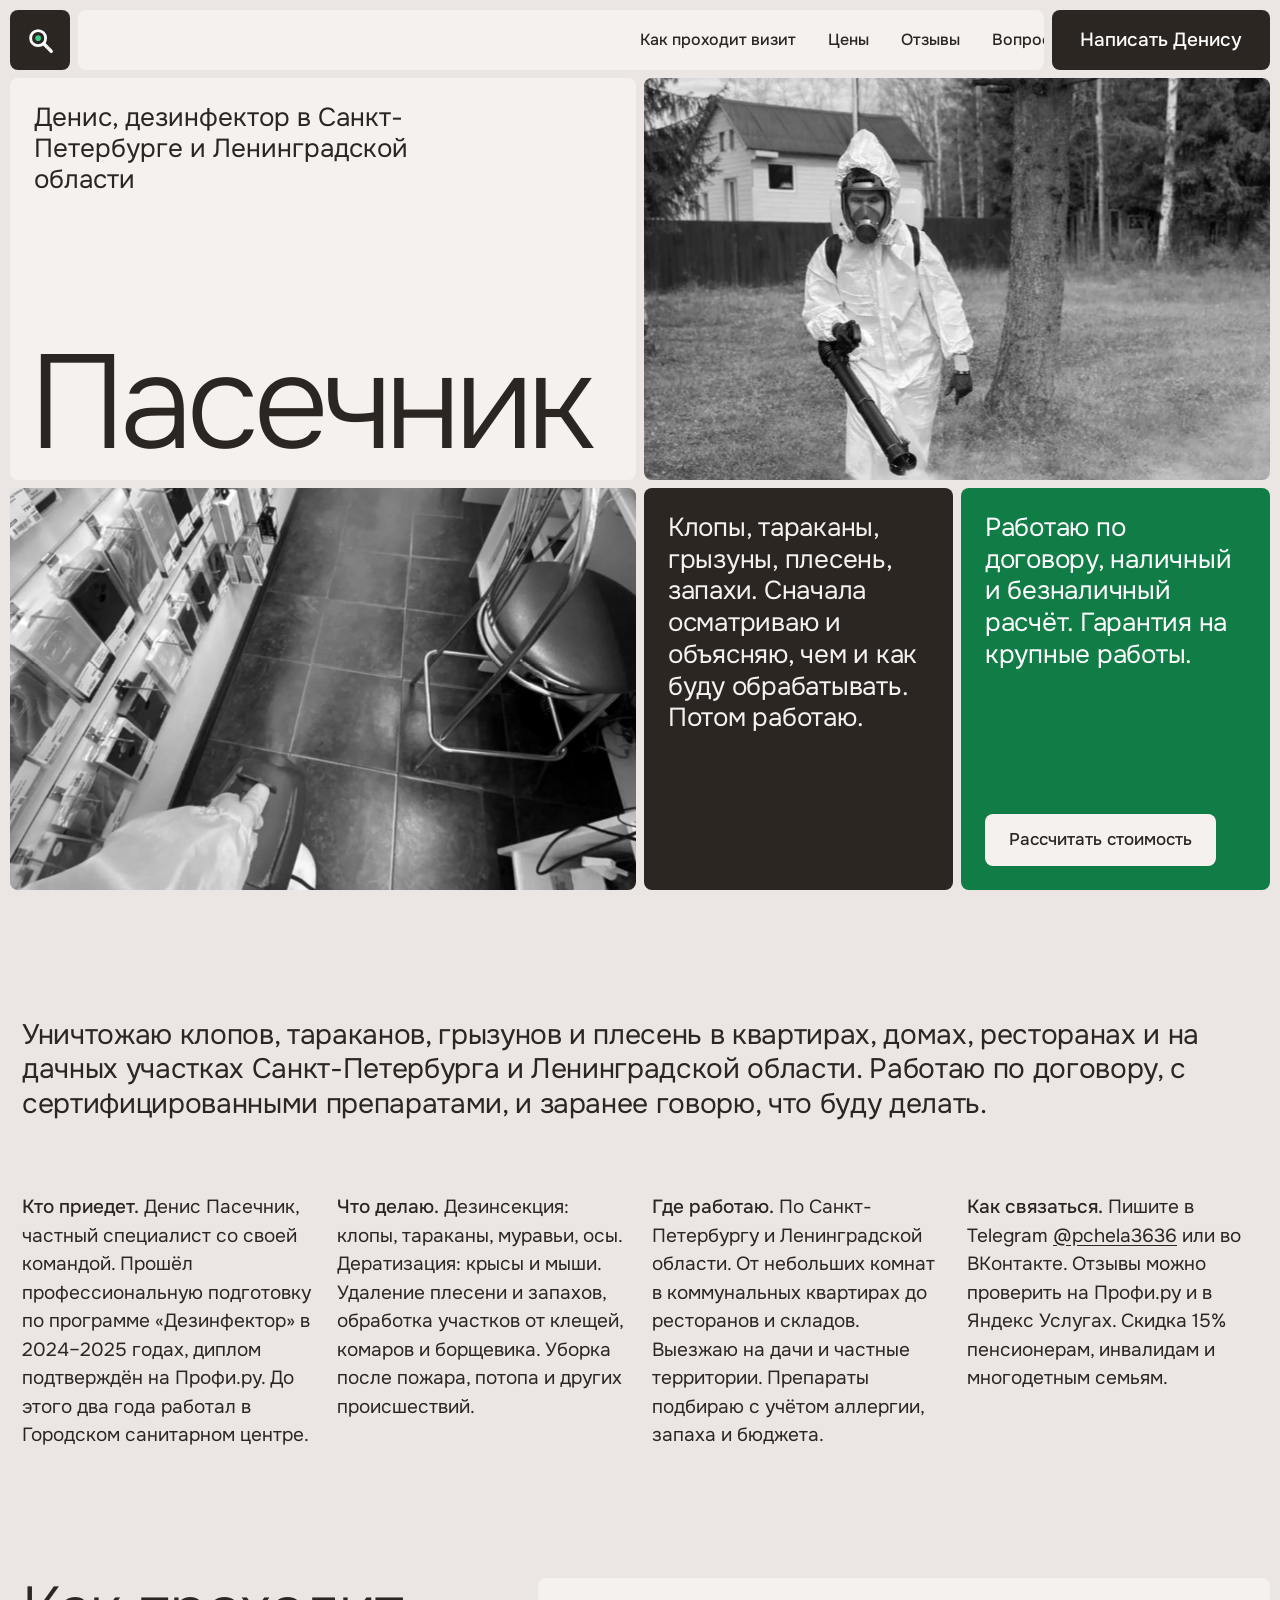
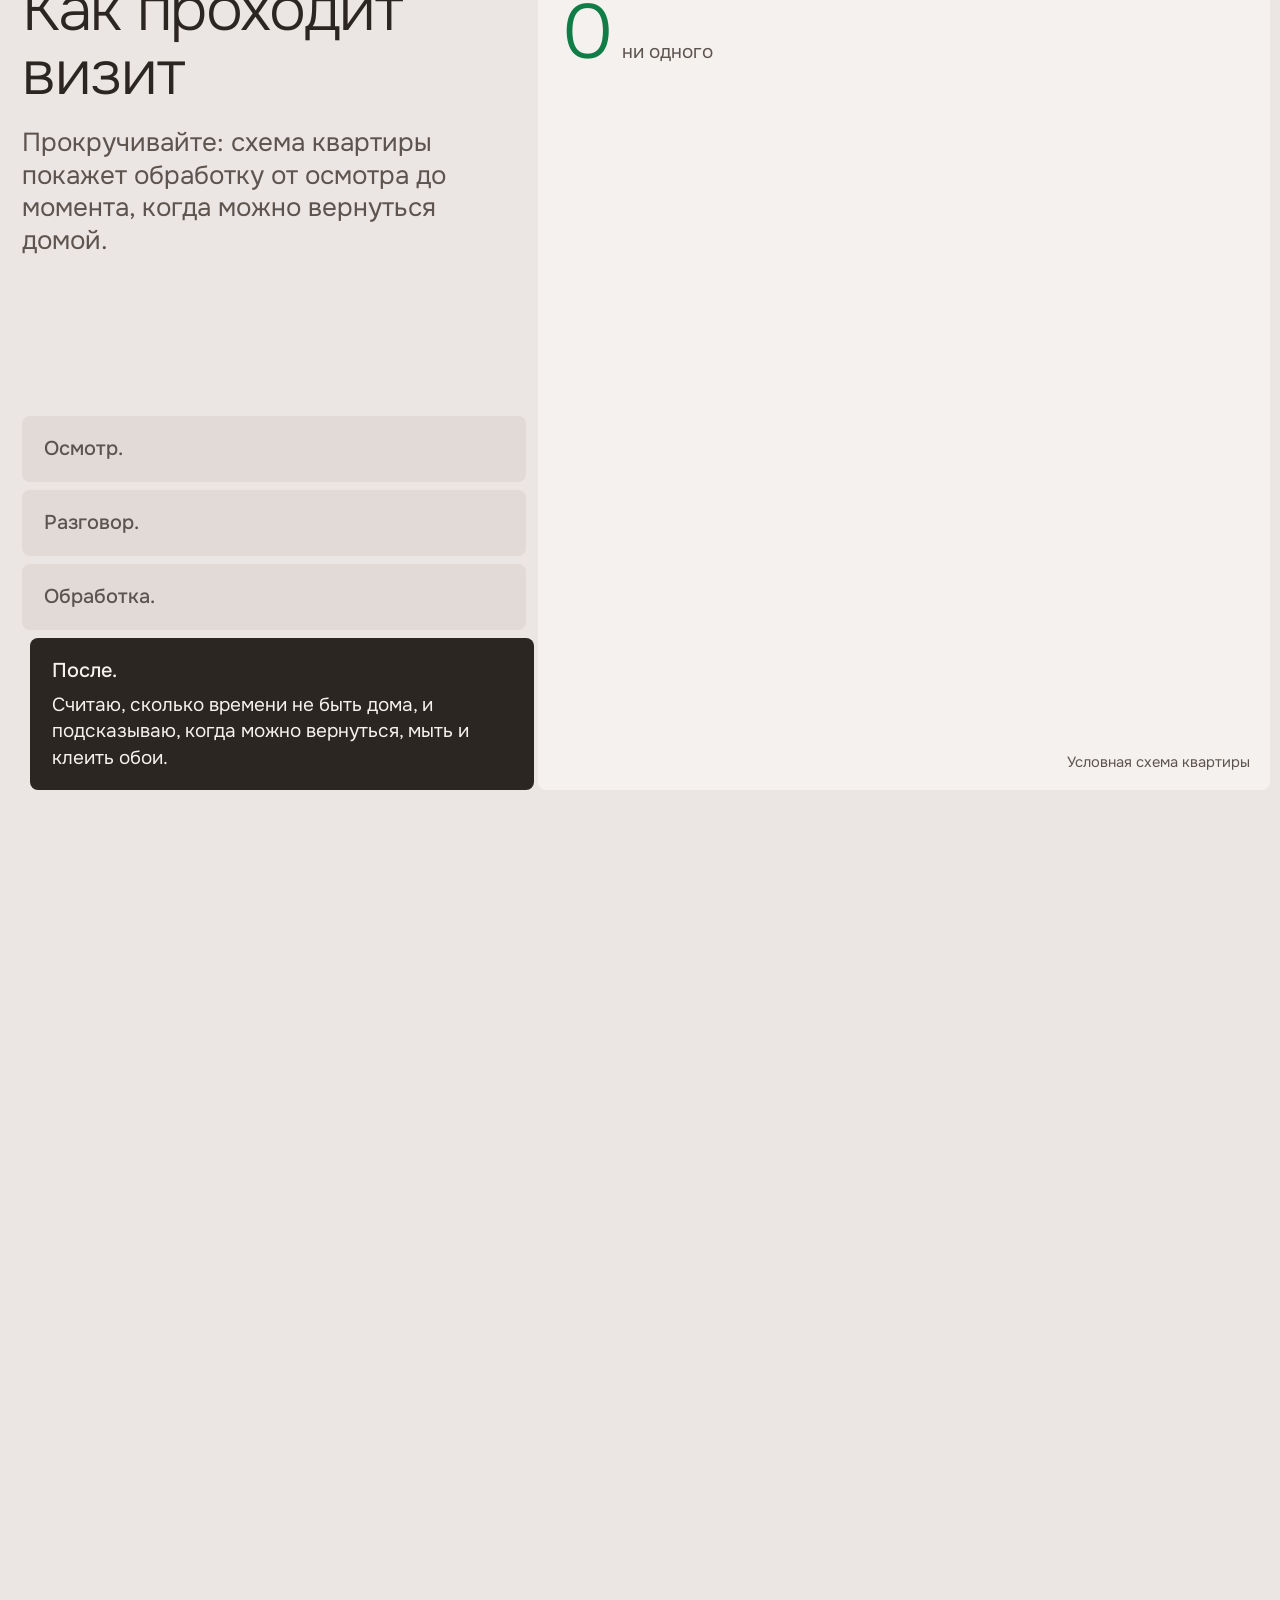
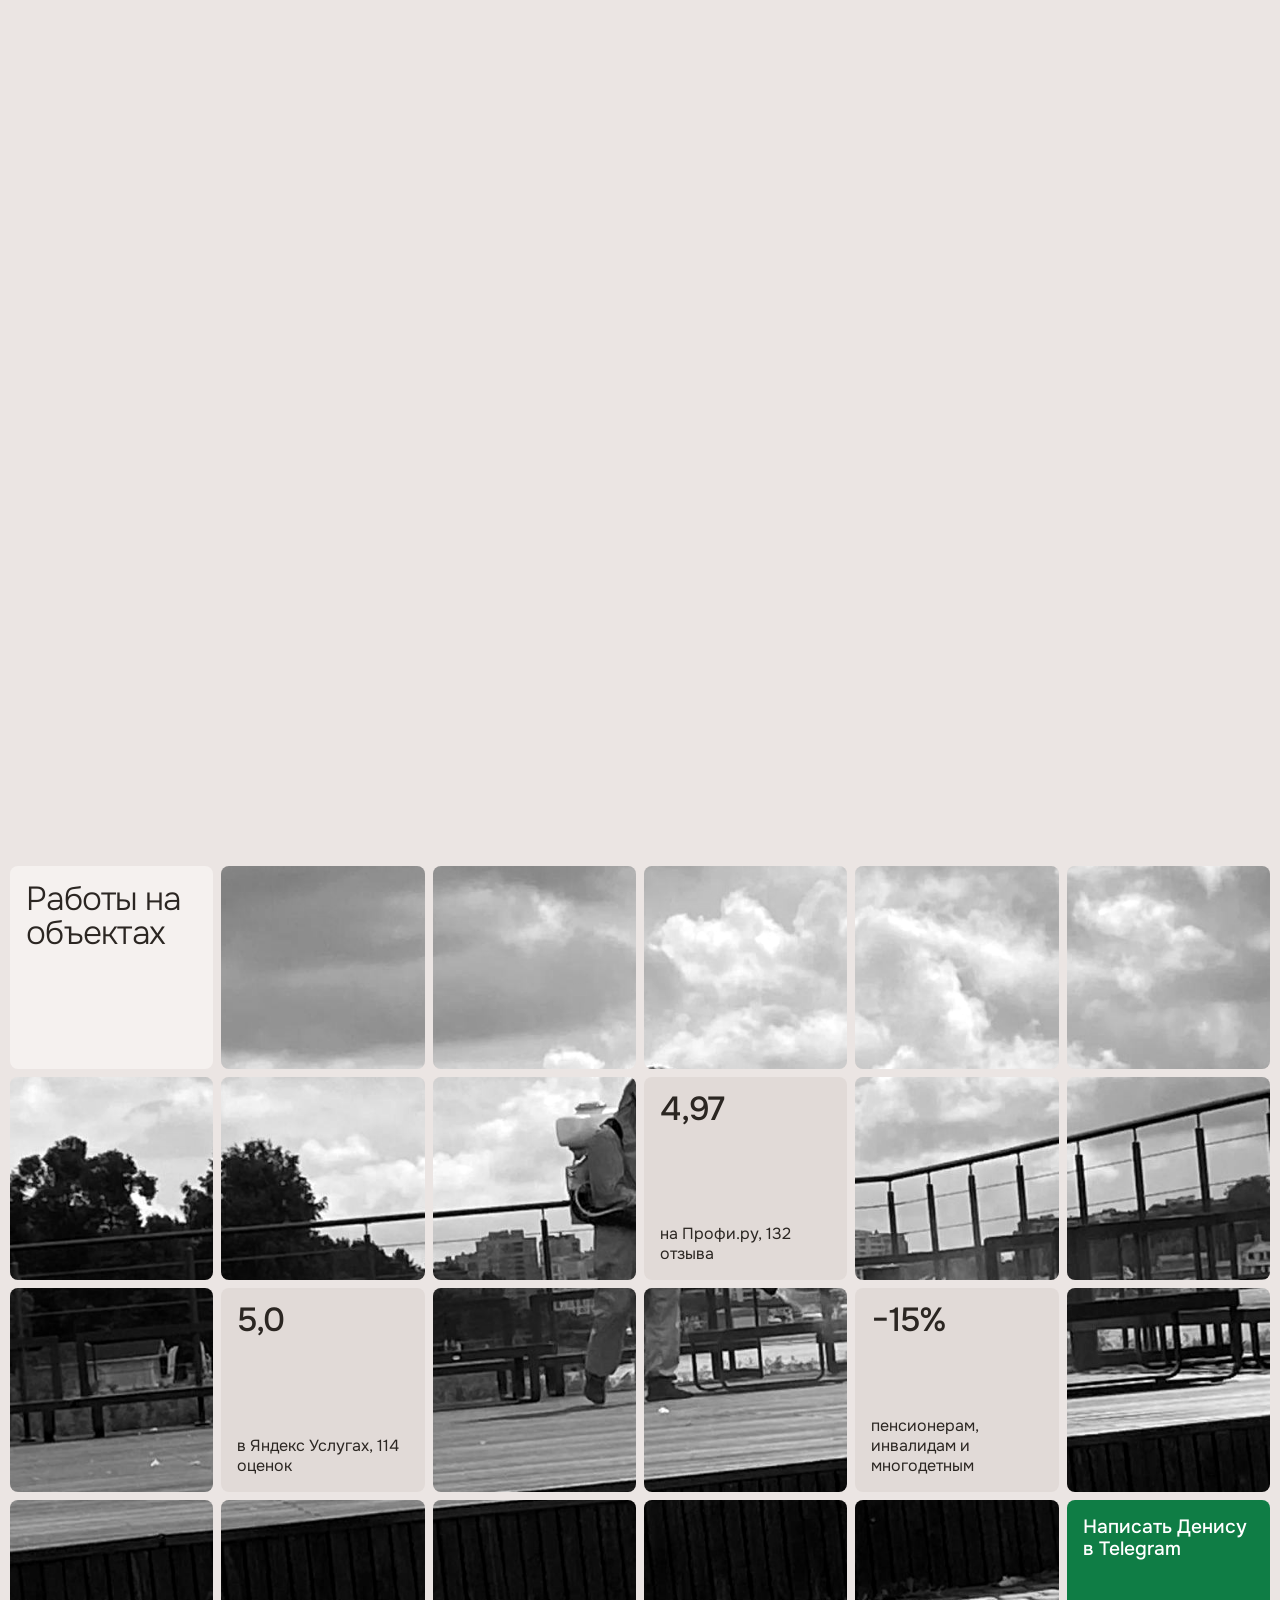
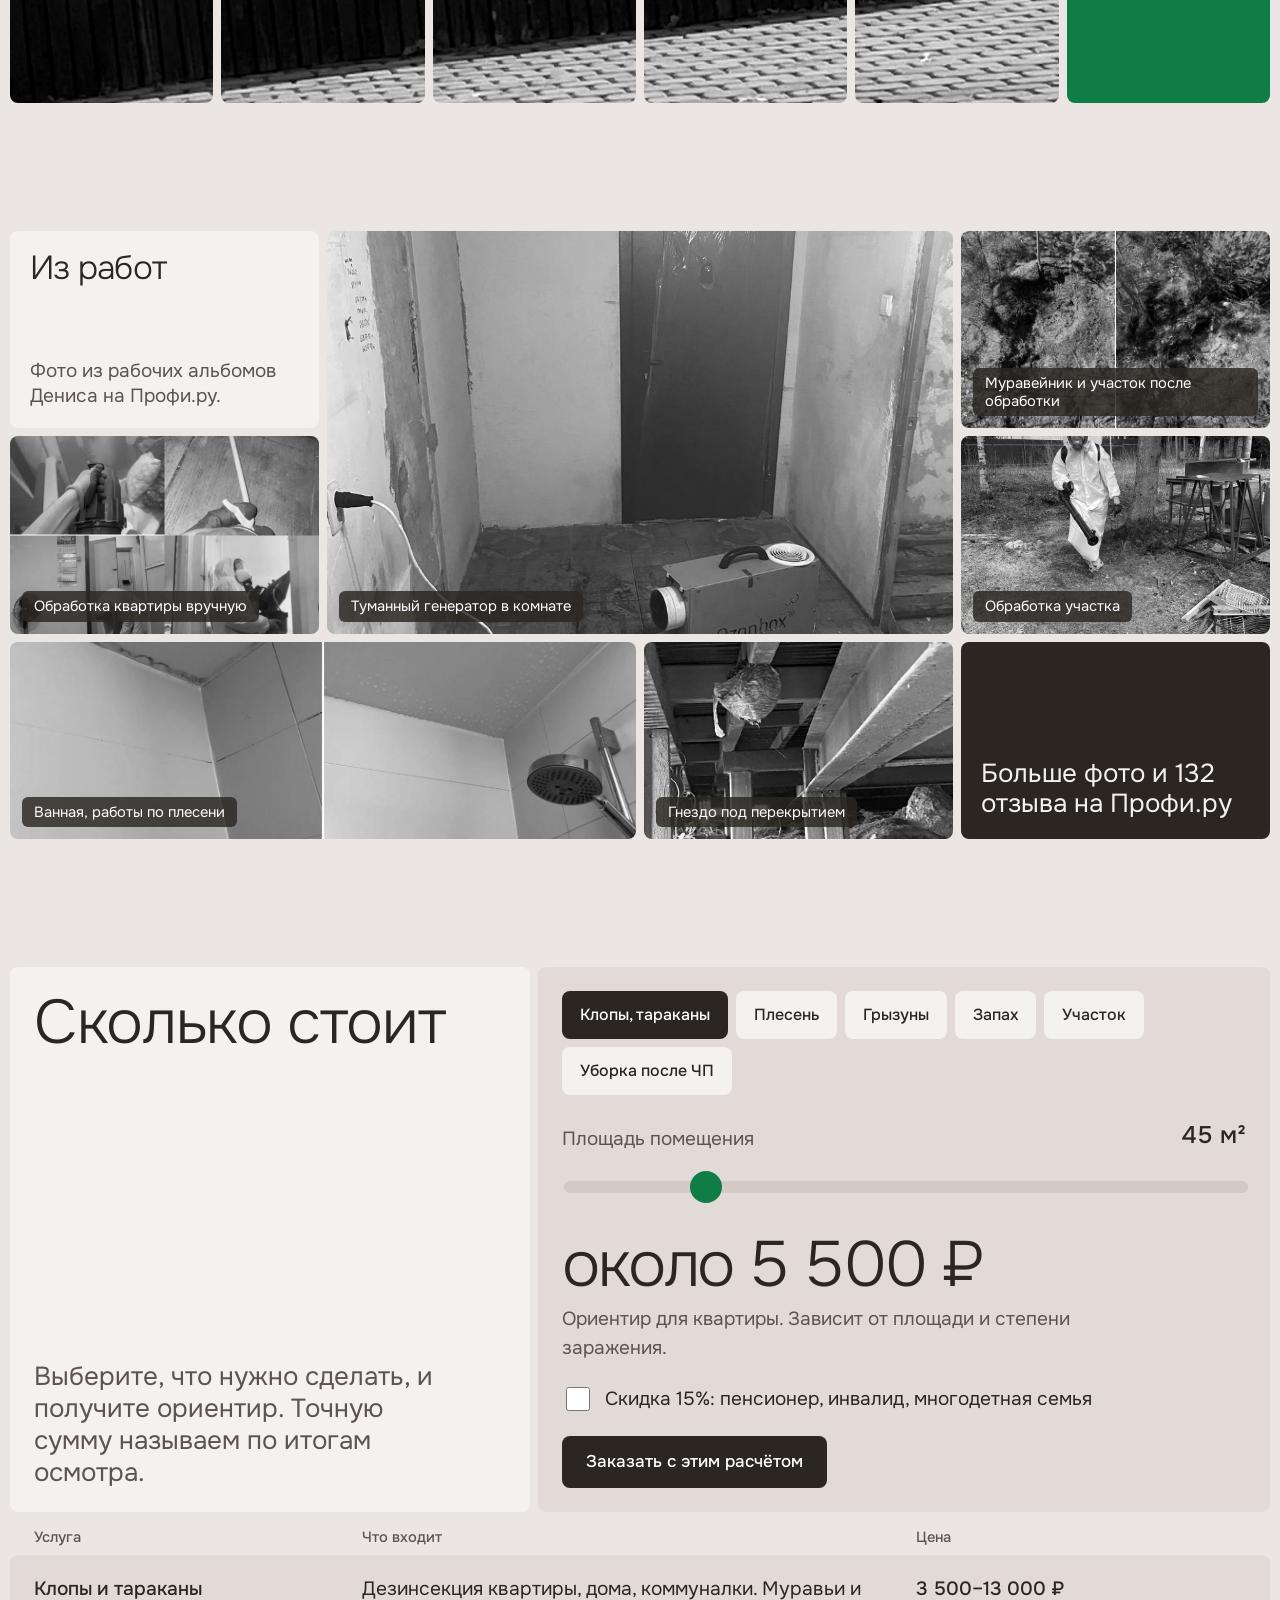
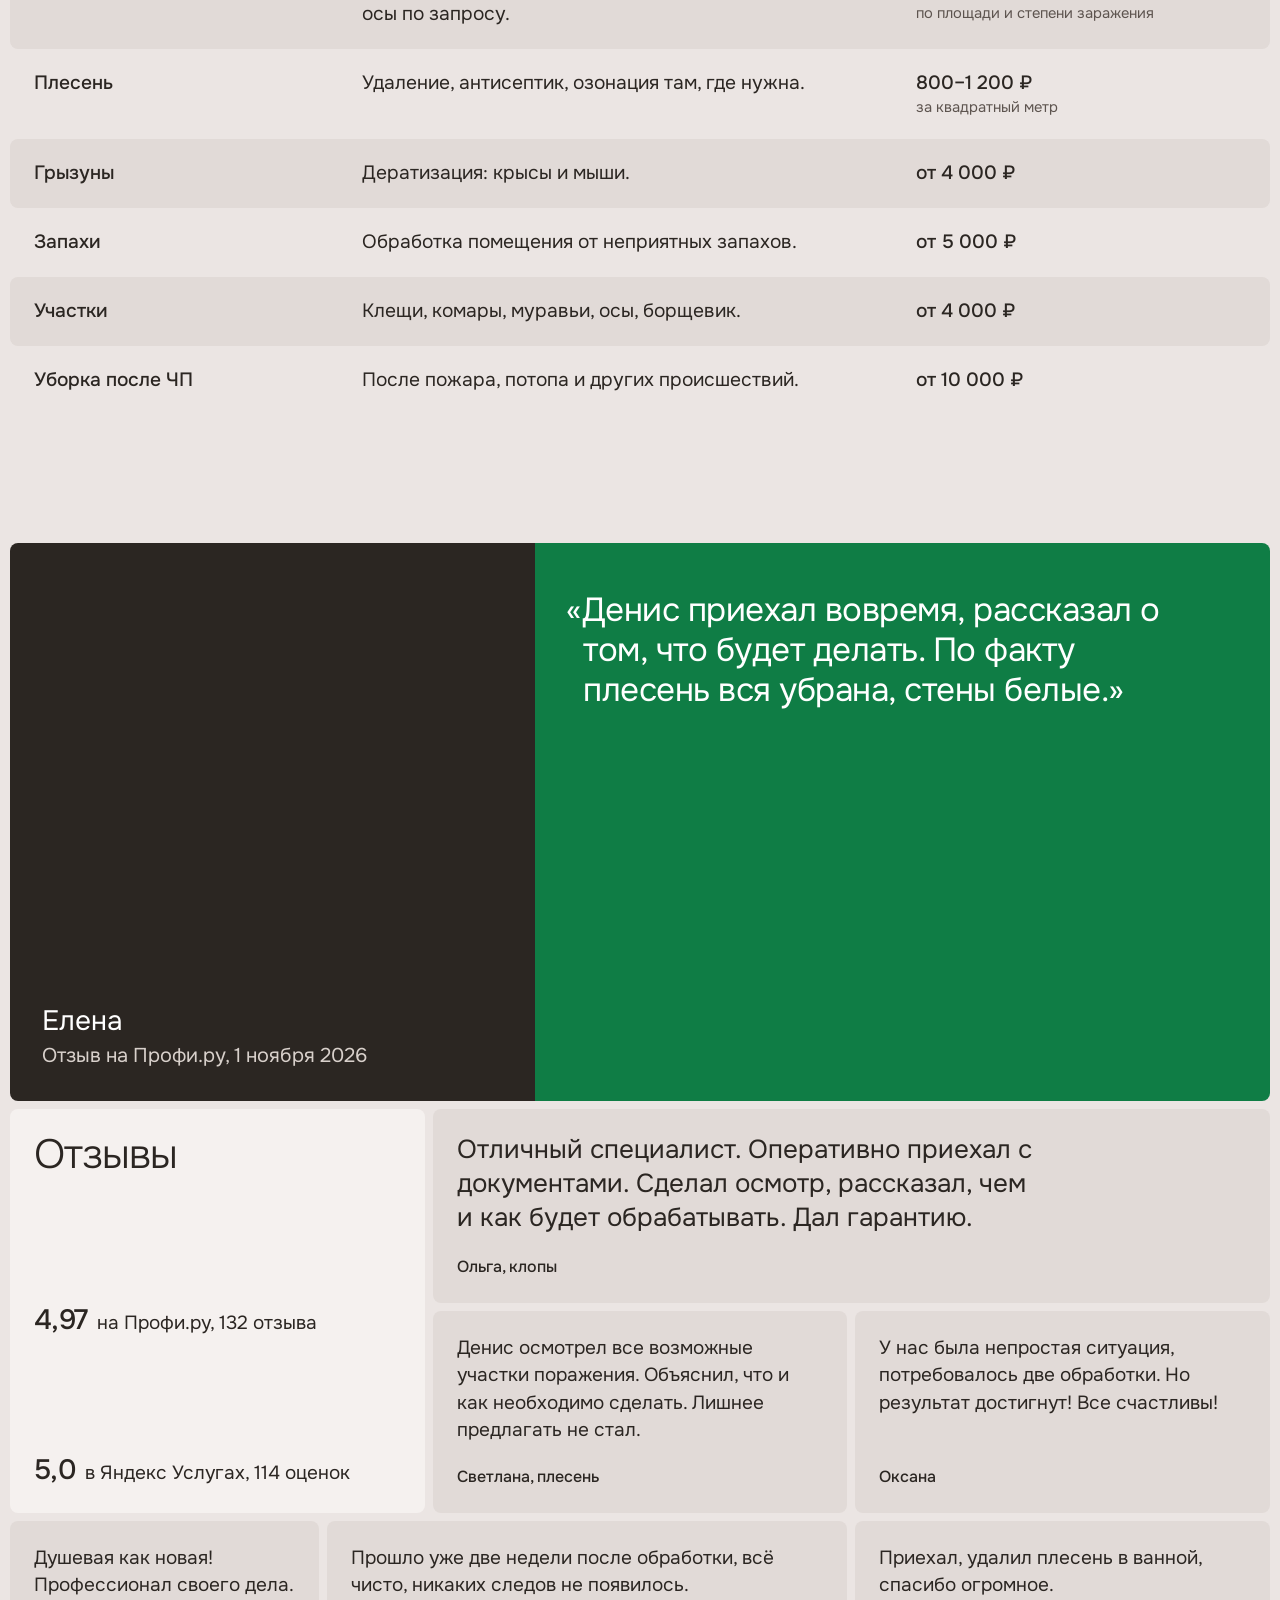
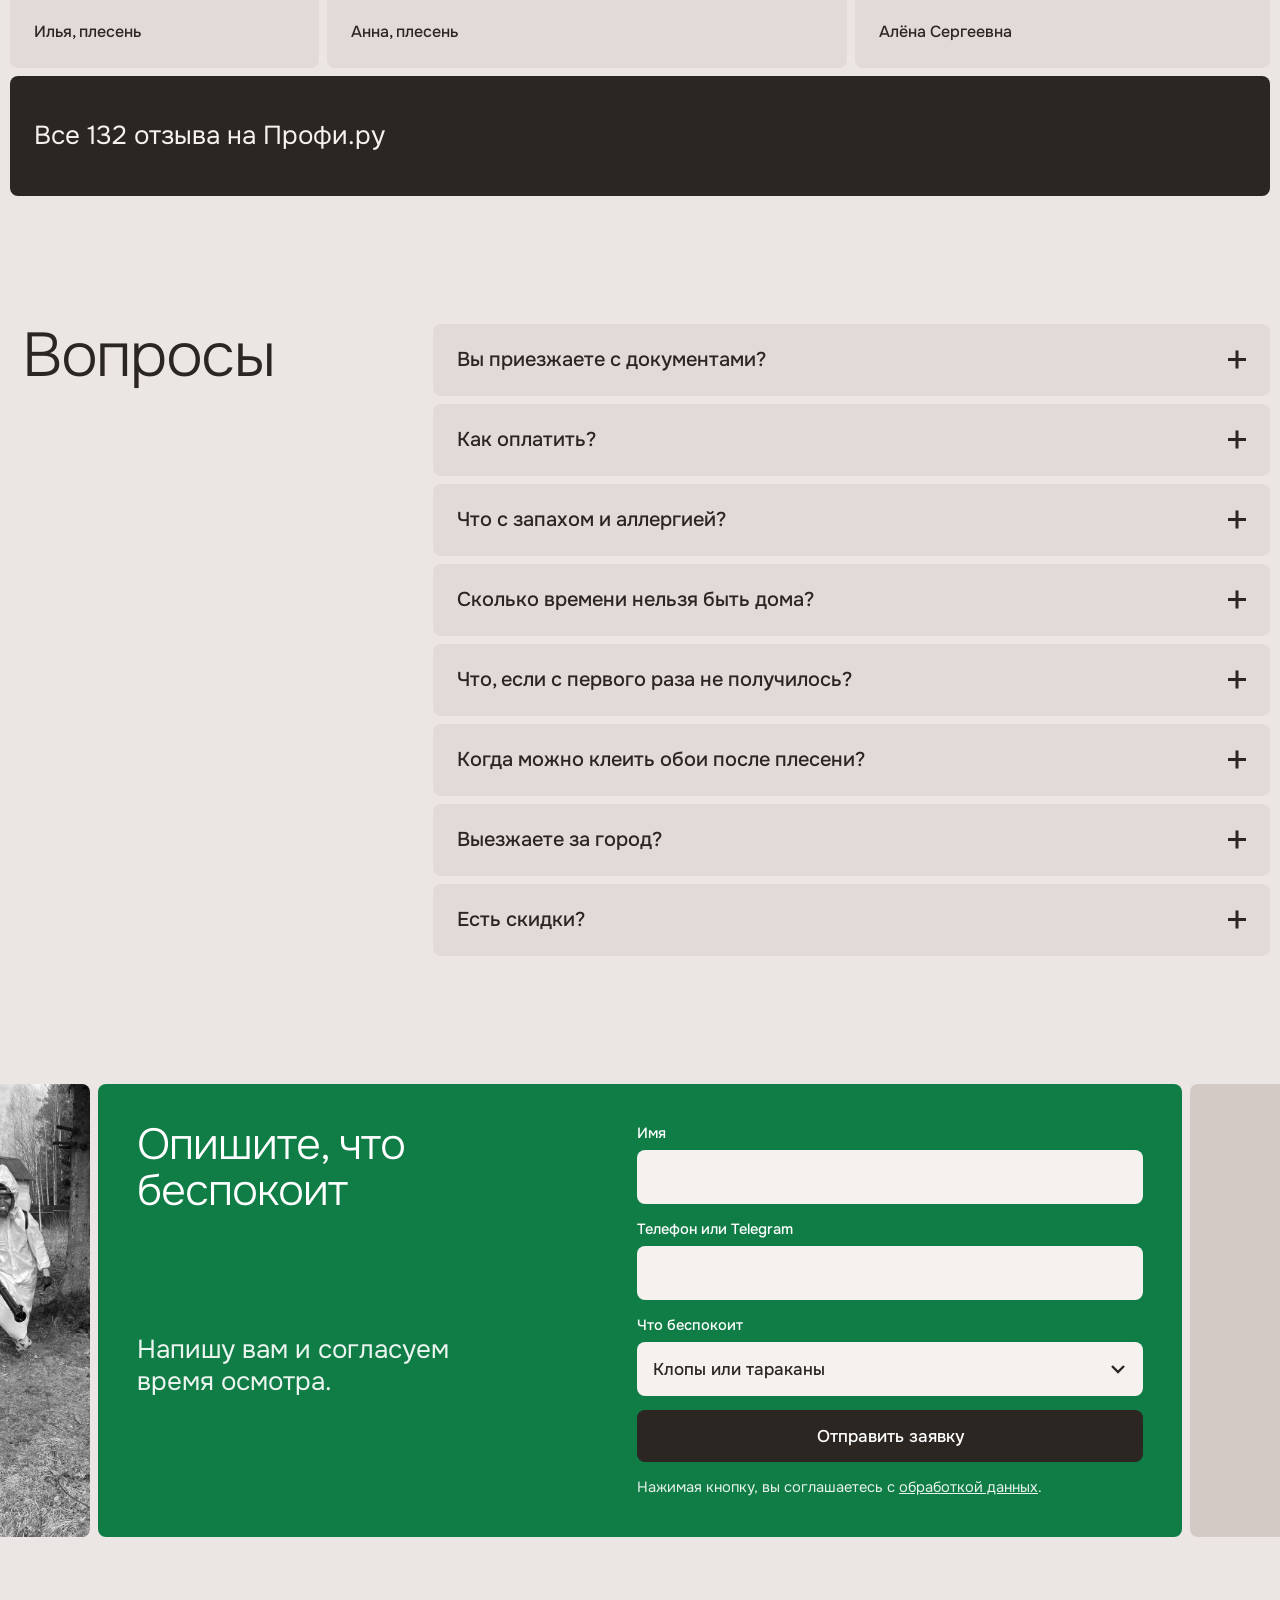
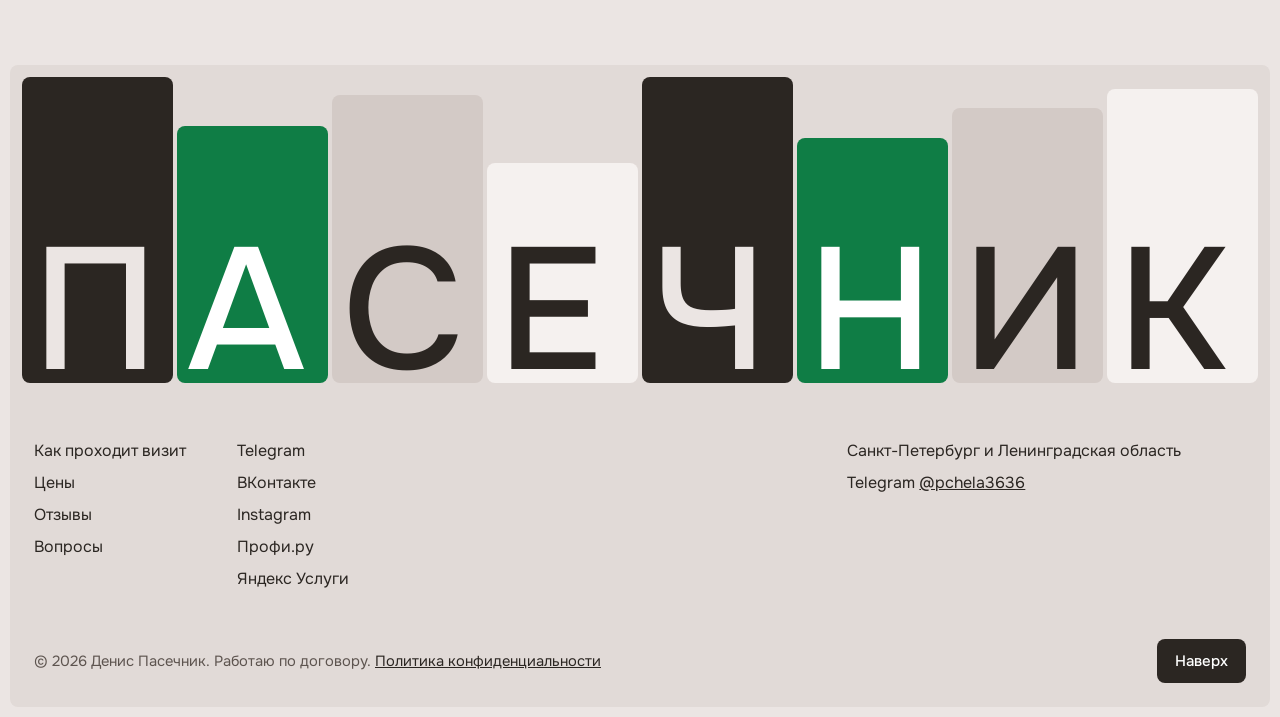
==== index.html @ f3262915 "init: landing for Denis Pasechnik pest control SPb" ====
<!DOCTYPE html>
<html lang="ru">
<head>
<meta charset="utf-8">
<meta name="viewport" content="width=device-width, initial-scale=1">
<meta name="color-scheme" content="light">
<title>Денис Пасечник — дезинфектор в Санкт-Петербурге: клопы, тараканы, плесень</title>
<meta name="description" content="Уничтожаю клопов, тараканов, грызунов и плесень, убираю запахи и обрабатываю участки в Санкт-Петербурге и Ленинградской области. Работаю по договору, цены от 800 ₽.">
<meta property="og:title" content="Денис Пасечник — дезинфектор в Санкт-Петербурге">
<meta property="og:description" content="Клопы, тараканы, грызуны, плесень, запахи. Осматриваю, объясняю, обрабатываю. По договору.">
<meta property="og:type" content="website">
<meta property="og:image" content="img/hero-main.jpg">
<link rel="icon" href="data:image/svg+xml,%3Csvg xmlns='http://www.w3.org/2000/svg' viewBox='0 0 32 32'%3E%3Crect width='32' height='32' rx='6' fill='%232b2622'/%3E%3Ccircle cx='14' cy='14' r='7' fill='none' stroke='%23fff' stroke-width='3'/%3E%3Cpath d='M19.5 19.5l7 7' stroke='%23fff' stroke-width='3.5' stroke-linecap='round'/%3E%3Ccircle cx='14' cy='14' r='2.6' fill='%2330c27a'/%3E%3C/svg%3E">
<script>document.documentElement.classList.add('js')</script>
<link rel="preconnect" href="https://fonts.googleapis.com">
<link rel="preconnect" href="https://fonts.gstatic.com" crossorigin>
<link href="https://fonts.googleapis.com/css2?family=Onest:wght@300;400;500&display=swap" rel="stylesheet">
<link rel="stylesheet" href="styles.css">
</head>
<body>

<header class="bar" id="header">
  <a class="bar__logo" href="#top" aria-label="Денис Пасечник — на главную">
    <svg viewBox="0 0 32 32" width="30" height="30" aria-hidden="true"><circle cx="14" cy="14" r="8" fill="none" stroke="currentColor" stroke-width="3"/><path d="M20 20l8 8" stroke="currentColor" stroke-width="3.5" stroke-linecap="round"/><circle cx="14" cy="14" r="3" fill="#3ad08a"/></svg>
  </a>
  <nav class="bar__nav" id="nav" aria-label="Разделы">
    <a href="#visit">Как проходит визит</a>
    <a href="#prices">Цены</a>
    <a href="#reviews">Отзывы</a>
    <a href="#faq">Вопросы</a>
  </nav>
  <a class="bar__cta" href="https://t.me/pchela3636" target="_blank" rel="noopener">Написать Денису</a>
  <button class="bar__burger" id="burger" type="button" aria-expanded="false" aria-controls="nav" aria-label="Меню"><span></span><span></span></button>
</header>

<main id="top">

<!-- HERO -->
<section class="hero" aria-label="Денис Пасечник, дезинфектор">
  <div class="t t--paper hero__name">
    <p class="hero__what">Денис, дезинфектор в Санкт-Петербурге и Ленинградской области</p>
    <h1><span class="nm"><span>Пасечник</span></span></h1>
    <a class="btn btn--ink hero__cta" href="#prices">Рассчитать стоимость</a>
  </div>
  <div class="t hero__ph hero__ph1 shutter" data-shutter>
    <img src="img/hero-main.jpg" width="1000" height="1500" alt="Денис в защитном костюме обрабатывает газон холодным туманом" fetchpriority="high" style="object-position:50% 20%">
  </div>
  <div class="t hero__ph hero__ph2 shutter shutter--l" data-shutter>
    <img src="img/hero-shop.jpg" width="900" height="1200" alt="Обработка торгового помещения распылителем" style="object-position:50% 60%">
  </div>
  <div class="t t--ink hero__a">
    <p>Клопы, тараканы, грызуны, плесень, запахи. Сначала осматриваю и объясняю, чем и как буду обрабатывать. Потом работаю.</p>
  </div>
  <div class="t t--accent hero__b">
    <p>Работаю по договору, наличный и безналичный расчёт. Гарантия на крупные работы.</p>
    <a class="btn btn--paper" href="#prices">Рассчитать стоимость</a>
  </div>
</section>

<!-- INTRO -->
<section class="intro" aria-labelledby="intro-h">
  <h2 id="intro-h" class="sr">О специалисте</h2>
  <p class="intro__lead" data-r>Уничтожаю клопов, тараканов, грызунов и плесень в квартирах, домах, ресторанах и на дачных участках Санкт-Петербурга и Ленинградской области. Работаю по договору, с сертифицированными препаратами, и заранее говорю, что буду делать.</p>
  <div class="intro__cols">
    <p data-r style="--d:1"><b>Кто приедет.</b> Денис Пасечник, частный специалист со своей командой. Прошёл профессиональную подготовку по программе «Дезинфектор» в 2024–2025 годах, диплом подтверждён на Профи.ру. До этого два года работал в Городском санитарном центре.</p>
    <p data-r style="--d:2"><b>Что делаю.</b> Дезинсекция: клопы, тараканы, муравьи, осы. Дератизация: крысы и мыши. Удаление плесени и запахов, обработка участков от клещей, комаров и борщевика. Уборка после пожара, потопа и других происшествий.</p>
    <p data-r style="--d:3"><b>Где работаю.</b> По Санкт-Петербургу и Ленинградской области. От небольших комнат в коммунальных квартирах до ресторанов и складов. Выезжаю на дачи и частные территории. Препараты подбираю с учётом аллергии, запаха и бюджета.</p>
    <p data-r style="--d:4"><b>Как связаться.</b> Пишите в Telegram <a href="https://t.me/pchela3636" target="_blank" rel="noopener">@pchela3636</a> или во ВКонтакте. Отзывы можно проверить на Профи.ру и в Яндекс Услугах. Скидка 15% пенсионерам, инвалидам и многодетным семьям.</p>
  </div>
</section>

<!-- VISIT: scroll scene -->
<section class="visit" id="visit" aria-labelledby="visit-h">
  <div class="visit__track">
    <div class="visit__stage">
      <div class="visit__copy">
        <div class="visit__head">
          <h2 id="visit-h">Как проходит визит</h2>
          <p>Прокручивайте: схема квартиры покажет обработку от осмотра до момента, когда можно вернуться домой.</p>
        </div>
        <ol class="steps" id="steps">
          <li class="step is-active"><b>Осмотр.</b> <span>Проверяю все места, где могут жить вредители: щели, плинтусы, стыки, мебель. Находим очаги.</span></li>
          <li class="step"><b>Разговор.</b> <span>Объясняю, чем и как буду обрабатывать, что закрыть и убрать. Лишнего не предлагаю.</span></li>
          <li class="step"><b>Обработка.</b> <span>Работаю вручную и техникой: холодный туман, антисептик, озонация там, где она нужна.</span></li>
          <li class="step"><b>После.</b> <span>Считаю, сколько времени не быть дома, и подсказываю, когда можно вернуться, мыть и клеить обои.</span></li>
        </ol>
      </div>
      <div class="visit__plan">
        <canvas id="plan" aria-label="Схема квартиры: по мере прокрутки насекомых на ней становится всё меньше" role="img"></canvas>
        <div class="plan__count"><b id="cnt">140</b><span id="cntl">насекомых на схеме</span></div>
        <p class="plan__cap">Условная схема квартиры</p>
      </div>
    </div>
  </div>
</section>

<!-- MOSAIC -->
<section class="mosaic" aria-label="Работы Дениса">
  <div class="mosaic__board" id="board">
    <img src="img/mosaic-wide.jpg" width="1500" height="1000" alt="Денис в защитном костюме обрабатывает террасу холодным туманом" loading="lazy">
    <h2 class="sr">Работы на объектах</h2>
  </div>
</section>

<!-- WORK BOARD -->
<section class="work" aria-labelledby="work-h">
  <div class="work__board">
    <div class="t t--paper work__head" data-r>
      <h2 id="work-h">Из работ</h2>
      <p>Фото из рабочих альбомов Дениса на Профи.ру.</p>
    </div>
    <figure class="t work__a" data-r><img src="img/g-fog.jpg" width="900" height="1200" alt="Туманный генератор в пустой комнате" loading="lazy"><figcaption>Туманный генератор в комнате</figcaption></figure>
    <figure class="t work__b" data-r style="--d:1"><img src="img/g-ants.jpg" width="1300" height="864" alt="Муравейник в лесу и тот же участок после обработки" loading="lazy"><figcaption>Муравейник и участок после обработки</figcaption></figure>
    <figure class="t work__c" data-r style="--d:2"><img src="img/g-plot.jpg" width="900" height="1200" alt="Специалист в защитном костюме обрабатывает участок" loading="lazy"><figcaption>Обработка участка</figcaption></figure>
    <figure class="t work__d" data-r><img src="img/g-room.jpg" width="1000" height="1000" alt="Обработка комнаты вручную распылителем" loading="lazy"><figcaption>Обработка квартиры вручную</figcaption></figure>
    <figure class="t work__e" data-r style="--d:1"><img src="img/g-bath.jpg" width="1300" height="864" alt="Стены и потолок ванной комнаты" loading="lazy"><figcaption>Ванная, работы по плесени</figcaption></figure>
    <figure class="t work__f" data-r style="--d:2"><img src="img/g-nest.jpg" width="800" height="1066" alt="Гнездо под перекрытием" loading="lazy"><figcaption>Гнездо под перекрытием</figcaption></figure>
    <a class="t t--ink work__g" href="https://profi.ru/profile/PasechnikDA5" target="_blank" rel="noopener" data-r style="--d:3">
      <span>Больше фото и 132 отзыва на Профи.ру</span>
    </a>
  </div>
</section>

<!-- PRICES -->
<section class="prices" id="prices" aria-labelledby="prices-h">
  <div class="prices__top">
    <div class="t t--paper prices__head" data-r>
      <h2 id="prices-h">Сколько стоит</h2>
      <p>Выберите, что нужно сделать, и получите ориентир. Точную сумму называем по итогам осмотра.</p>
    </div>
    <form class="t calc" id="calc" data-r style="--d:1" aria-label="Калькулятор стоимости">
      <fieldset class="calc__types">
        <legend class="sr">Что нужно сделать</legend>
        <label><input type="radio" name="svc" value="bugs" checked><span>Клопы, тараканы</span></label>
        <label><input type="radio" name="svc" value="mold"><span>Плесень</span></label>
        <label><input type="radio" name="svc" value="rats"><span>Грызуны</span></label>
        <label><input type="radio" name="svc" value="smell"><span>Запах</span></label>
        <label><input type="radio" name="svc" value="plot"><span>Участок</span></label>
        <label><input type="radio" name="svc" value="emerg"><span>Уборка после ЧП</span></label>
      </fieldset>
      <div class="calc__area" id="calc-area">
        <label for="calc-range" id="calc-area-l">Площадь помещения</label>
        <output id="calc-area-v">45 м²</output>
        <input type="range" id="calc-range" min="20" max="150" step="5" value="45">
      </div>
      <div class="calc__res">
        <p class="calc__sum" id="calc-sum" aria-live="polite">около 6 000 ₽</p>
        <p class="calc__note" id="calc-note">Ориентир для квартиры. Зависит от площади и степени заражения.</p>
      </div>
      <label class="calc__disc"><input type="checkbox" id="calc-disc"><span>Скидка 15%: пенсионер, инвалид, многодетная семья</span></label>
      <button class="btn btn--ink" type="button" id="calc-go">Заказать с этим расчётом</button>
    </form>
  </div>

  <div class="ptable" data-r>
    <table>
      <caption class="sr">Услуги и цены</caption>
      <thead><tr><th scope="col">Услуга</th><th scope="col">Что входит</th><th scope="col">Цена</th></tr></thead>
      <tbody>
        <tr><th scope="row">Клопы и тараканы</th><td>Дезинсекция квартиры, дома, коммуналки. Муравьи и осы по запросу.</td><td>3 500–13 000 ₽<small>по площади и степени заражения</small></td></tr>
        <tr><th scope="row">Плесень</th><td>Удаление, антисептик, озонация там, где нужна.</td><td>800–1 200 ₽<small>за квадратный метр</small></td></tr>
        <tr><th scope="row">Грызуны</th><td>Дератизация: крысы и мыши.</td><td>от 4 000 ₽</td></tr>
        <tr><th scope="row">Запахи</th><td>Обработка помещения от неприятных запахов.</td><td>от 5 000 ₽</td></tr>
        <tr><th scope="row">Участки</th><td>Клещи, комары, муравьи, осы, борщевик.</td><td>от 4 000 ₽</td></tr>
        <tr><th scope="row">Уборка после ЧП</th><td>После пожара, потопа и других происшествий.</td><td>от 10 000 ₽</td></tr>
      </tbody>
    </table>
  </div>
</section>

<!-- REVIEWS -->
<section class="reviews" id="reviews" aria-labelledby="rev-h">
  <div class="rev__split" data-r>
    <div class="rev__who"><p><b>Елена</b>Отзыв на Профи.ру, 1 ноября 2026</p></div>
    <blockquote class="rev__q"><p>«Денис приехал вовремя, рассказал о том, что будет делать. По факту плесень вся убрана, стены белые.»</p></blockquote>
  </div>
  <div class="rev__board">
    <div class="t t--paper rev__head" data-r>
      <h2 id="rev-h">Отзывы</h2>
      <p><a href="https://profi.ru/profile/PasechnikDA5" target="_blank" rel="noopener"><b>4,97</b> на Профи.ру, 132 отзыва</a></p>
      <p><a href="https://uslugi.yandex.ru/profile/DenisPasechnik-2666464" target="_blank" rel="noopener"><b>5,0</b> в Яндекс Услугах, 114 оценок</a></p>
    </div>
    <figure class="t rev" data-r><blockquote>Отличный специалист. Оперативно приехал с документами. Сделал осмотр, рассказал, чем и как будет обрабатывать. Дал гарантию.</blockquote><figcaption>Ольга, клопы</figcaption></figure>
    <figure class="t rev" data-r style="--d:1"><blockquote>Денис осмотрел все возможные участки поражения. Объяснил, что и как необходимо сделать. Лишнее предлагать не стал.</blockquote><figcaption>Светлана, плесень</figcaption></figure>
    <figure class="t rev" data-r style="--d:2"><blockquote>У нас была непростая ситуация, потребовалось две обработки. Но результат достигнут! Все счастливы!</blockquote><figcaption>Оксана</figcaption></figure>
    <figure class="t rev" data-r><blockquote>Душевая как новая! Профессионал своего дела.</blockquote><figcaption>Илья, плесень</figcaption></figure>
    <figure class="t rev" data-r style="--d:1"><blockquote>Прошло уже две недели после обработки, всё чисто, никаких следов не появилось.</blockquote><figcaption>Анна, плесень</figcaption></figure>
    <figure class="t rev" data-r style="--d:2"><blockquote>Приехал, удалил плесень в ванной, спасибо огромное.</blockquote><figcaption>Алёна Сергеевна</figcaption></figure>
    <a class="t t--ink rev rev--more" href="https://profi.ru/profile/PasechnikDA5" target="_blank" rel="noopener" data-r style="--d:1"><span>Все 132 отзыва на Профи.ру</span></a>
  </div>
</section>

<!-- FAQ -->
<section class="faq" id="faq" aria-labelledby="faq-h">
  <h2 id="faq-h" data-r>Вопросы</h2>
  <div class="faq__list">
    <details name="faq" data-r><summary>Вы приезжаете с документами?</summary><p>Да. Работаю строго по договору, сертификаты на препараты в наличии, их можно посмотреть при осмотре.</p></details>
    <details name="faq" data-r style="--d:1"><summary>Как оплатить?</summary><p>Наличными или безналичным расчётом.</p></details>
    <details name="faq" data-r style="--d:1"><summary>Что с запахом и аллергией?</summary><p>Препараты подбираю индивидуально: учитываю аллергию, запах и бюджет. Перед обработкой объясняю, что и как буду использовать.</p></details>
    <details name="faq" data-r style="--d:1"><summary>Сколько времени нельзя быть дома?</summary><p>Зависит от препарата и помещения. Рассчитываю время после осмотра и говорю заранее. Подсказываю, какую технику и вещи накрыть.</p></details>
    <details name="faq" data-r style="--d:1"><summary>Что, если с первого раза не получилось?</summary><p>Сложные случаи иногда требуют второй обработки, клиенты пишут об этом в отзывах. На крупные работы действует гарантийное обслуживание.</p></details>
    <details name="faq" data-r style="--d:1"><summary>Когда можно клеить обои после плесени?</summary><p>Денис советует не наносить химические вещества и не клеить обои раньше чем через 14 дней после обработки.</p></details>
    <details name="faq" data-r style="--d:1"><summary>Выезжаете за город?</summary><p>Да. Работаю по Санкт-Петербургу и Ленинградской области, включая дачи и частные территории.</p></details>
    <details name="faq" data-r style="--d:1"><summary>Есть скидки?</summary><p>Да, 15% пенсионерам, инвалидам и многодетным семьям.</p></details>
  </div>
</section>

<!-- CTA -->
<section class="cta" id="contact" aria-labelledby="cta-h">
  <div class="t cta__ph" aria-hidden="true"><img src="img/g-plot.jpg" alt="" width="900" height="1200" loading="lazy"></div>
  <div class="t t--accent cta__main" data-r>
    <h2 id="cta-h">Опишите, что беспокоит</h2>
    <p>Напишу вам и согласуем время осмотра.</p>
    <form id="leadForm" class="form" novalidate>
      <input type="text" name="_gotcha" style="display:none" tabindex="-1" autocomplete="off">
      <input type="hidden" name="calc" id="calc-hidden">
      <label>Имя<input type="text" name="name" autocomplete="name" required></label>
      <label>Телефон или Telegram<input type="text" name="contact" autocomplete="tel" required></label>
      <label>Что беспокоит
        <select name="problem">
          <option>Клопы или тараканы</option>
          <option>Плесень</option>
          <option>Крысы или мыши</option>
          <option>Запах</option>
          <option>Участок: клещи, комары, осы</option>
          <option>Уборка после ЧП</option>
          <option>Другое</option>
        </select>
      </label>
      <button class="btn btn--ink" type="submit">Отправить заявку</button>
      <p class="form__note">Нажимая кнопку, вы соглашаетесь с <a href="privacy.html">обработкой данных</a>.</p>
    </form>
  </div>
  <div class="t t--deep cta__tile" aria-hidden="true"></div>
</section>

</main>

<footer class="foot">
  <div class="mark" aria-label="Пасечник">
    <span style="--h:100%;--b:var(--ink);--fg:#ebe5e3">П</span><span style="--h:84%;--b:var(--accent);--fg:#fff">А</span><span style="--h:94%;--b:var(--deep);--fg:var(--ink)">С</span><span style="--h:72%;--b:var(--paper);--fg:var(--ink)">Е</span><span style="--h:100%;--b:var(--ink);--fg:#ebe5e3">Ч</span><span style="--h:80%;--b:var(--accent);--fg:#fff">Н</span><span style="--h:90%;--b:var(--deep);--fg:var(--ink)">И</span><span style="--h:96%;--b:var(--paper);--fg:var(--ink)">К</span>
  </div>
  <div class="foot__cols">
    <nav class="foot__links" aria-label="Разделы">
      <a href="#visit">Как проходит визит</a>
      <a href="#prices">Цены</a>
      <a href="#reviews">Отзывы</a>
      <a href="#faq">Вопросы</a>
    </nav>
    <nav class="foot__links" aria-label="Профили">
      <a href="https://t.me/pchela3636" target="_blank" rel="noopener">Telegram</a>
      <a href="https://vk.ru/pchelkin36" target="_blank" rel="noopener">ВКонтакте</a>
      <a href="https://instagram.com/pasechnikd36" target="_blank" rel="noopener">Instagram</a>
      <a href="https://profi.ru/profile/PasechnikDA5" target="_blank" rel="noopener">Профи.ру</a>
      <a href="https://uslugi.yandex.ru/profile/DenisPasechnik-2666464" target="_blank" rel="noopener">Яндекс Услуги</a>
    </nav>
    <div class="foot__contact">
      <p>Санкт-Петербург и Ленинградская область</p>
      <p>Telegram <a href="https://t.me/pchela3636" target="_blank" rel="noopener">@pchela3636</a></p>
    </div>
  </div>
  <div class="foot__last">
    <p>© <span id="year">2026</span> Денис Пасечник. Работаю по договору. <a href="privacy.html">Политика конфиденциальности</a></p>
    <a class="btn btn--ink btn--sm" href="#top">Наверх</a>
  </div>
</footer>

<div class="dock" aria-label="Связаться">
  <a class="btn btn--accent" href="https://t.me/pchela3636" target="_blank" rel="noopener">Написать в Telegram</a>
</div>

<script src="script.js"></script>
</body>
</html>
---- styles.css ----
/* Денис Пасечник — дезинфектор, СПб. Доска из плиток: Onest, розово-серый + зелёный */
:root{
  --bg:#ebe5e3; --surface:#e1dad7; --paper:#f5f1ef; --deep:#d3cac6;
  --ink:#2b2622; --muted:#5d544f; --accent:#0f7d45; --accent-ink:#fff;
  --r:8px; --m:10px; --g:8px;
  --f:'Onest',system-ui,-apple-system,'Segoe UI',Roboto,Arial,sans-serif;
  --e:cubic-bezier(.2,.7,.1,1);
  --step-small:clamp(.875rem,.84rem + .1vw,.9375rem);
  --step-body:clamp(1.0625rem,1rem + .25vw,1.1875rem);
  --step-lead:clamp(1.25rem,1.1rem + .7vw,1.625rem);
  --step-head:clamp(2rem,1.3rem + 3.2vw,4rem);
  --step-display:clamp(5rem,12.5vw,12rem);
  --bar:60px;
}
*,*::before,*::after{box-sizing:border-box}
html{scroll-behavior:auto;-webkit-text-size-adjust:100%}
body{margin:0;background:var(--bg);color:var(--ink);font-family:var(--f);font-size:var(--step-body);line-height:1.5;font-weight:400;padding:var(--m);overflow-x:hidden}
img{display:block;max-width:100%}
a{color:inherit}
h1,h2,h3,p,ol,ul,figure,blockquote{margin:0}
button,input,select{font:inherit;color:inherit}
:focus-visible{outline:3px solid var(--accent);outline-offset:3px}
::selection{background:var(--accent);color:#fff}
.sr{position:absolute;width:1px;height:1px;overflow:hidden;clip:rect(0 0 0 0);white-space:nowrap}
h1,h2{font-weight:300;letter-spacing:-.022em;line-height:1.05}
h2{font-size:var(--step-head)}

/* tiles */
.t{border-radius:var(--r);background:var(--surface);position:relative;overflow:hidden}
.t--paper{background:var(--paper)}
.t--ink{background:var(--ink);color:#f5f1ef}
.t--accent{background:var(--accent);color:var(--accent-ink)}
.t--deep{background:var(--deep)}

/* buttons: flat, one radius */
.btn{display:inline-flex;align-items:center;justify-content:center;min-height:52px;padding:0 24px;border:0;border-radius:var(--r);font-weight:500;font-size:1.0625rem;text-decoration:none;cursor:pointer;background:var(--ink);color:#fff;transition:transform .2s var(--e),background-color .2s,color .2s;white-space:nowrap}
.btn:hover{transform:translateY(-2px)}
.btn:active{transform:translateY(0) scale(.97)}
.btn--paper{background:var(--paper);color:var(--ink)}
.btn--paper:hover{background:#fff}
.btn--ink:hover{background:#000}
.btn--accent{background:var(--accent);color:#fff}
.btn--accent:hover{background:#0b6a3a}
.btn--sm{min-height:44px;padding:0 18px;font-size:.9375rem}
.btn[disabled]{opacity:.6;cursor:default}

/* top bar made of tiles */
.bar{position:sticky;top:var(--m);z-index:50;display:grid;grid-template-columns:var(--bar) 1fr auto;gap:var(--g);height:var(--bar);margin-bottom:var(--g)}
.bar__logo{display:grid;place-items:center;background:var(--ink);color:#fff;border-radius:var(--r);transition:background-color .2s}
.bar__logo:hover{background:var(--accent)}
.bar__nav{display:flex;align-items:center;gap:32px;padding:0 24px 0 calc(50vw - var(--m) - var(--bar) - var(--g));background:var(--paper);border-radius:var(--r);min-width:0;overflow:hidden}
.bar__nav a{white-space:nowrap;text-decoration:none;font-size:1rem;font-weight:500;color:var(--ink);position:relative;padding:4px 0}
.bar__nav a::after{content:'';position:absolute;left:0;right:0;bottom:0;height:3px;background:var(--accent);transform:scaleX(0);transform-origin:left;transition:transform .3s var(--e)}
.bar__nav a:hover::after,.bar__nav a.is-on::after{transform:scaleX(1)}
.bar__cta{display:flex;align-items:center;padding:0 28px;background:var(--ink);color:#fff;border-radius:var(--r);text-decoration:none;font-weight:500;white-space:nowrap;transition:background-color .2s,transform .2s var(--e)}
.bar__cta:hover{background:var(--accent)}
.bar__cta:active{transform:scale(.97)}
.bar__burger{display:none}

/* hero board */
.hero{display:grid;grid-template-columns:repeat(12,1fr);grid-template-rows:1fr 1fr;gap:var(--g);height:calc(100svh - var(--bar) - 2*var(--m) - var(--g));min-height:640px;max-height:1100px}
.hero__name{grid-column:1/7;grid-row:1;padding:24px;display:flex;flex-direction:column;justify-content:space-between}
.hero__what{font-size:var(--step-lead);line-height:1.2;max-width:22ch}
.hero__cta{display:none}
.hero__name{container-type:inline-size}
.hero h1{font-size:clamp(3rem,23cqw,14rem);font-weight:300;letter-spacing:-.05em;line-height:.82;margin:0 0 -.02em -.04em}
.nm{display:block;overflow:hidden;padding-bottom:.14em;margin-bottom:-.14em}
.nm>span{display:inline-block}
.js .nm>span{transform:translateY(105%);transition:transform 1.1s var(--e) .35s}
.js.ready .nm>span{transform:none}
.hero__ph1{grid-column:7/13;grid-row:1}
.hero__ph2{grid-column:1/7;grid-row:2}
.hero__a{grid-column:7/10;grid-row:2;padding:24px}
.hero__b{grid-column:10/13;grid-row:2;padding:24px;display:flex;flex-direction:column;justify-content:space-between;gap:20px;align-items:flex-start}
.hero__a p,.hero__b p{font-size:var(--step-lead);line-height:1.22;font-weight:400;letter-spacing:-.01em}
.hero__ph img,.work figure img,.cta__ph img{width:100%;height:100%;object-fit:cover;filter:grayscale(1) contrast(1.04)}
.shutter img{transform:scale(1.12)}
.js .shutter{clip-path:inset(100% 0 0 0);transition:clip-path 1.1s cubic-bezier(.77,0,.18,1) .15s}
.js .shutter--l{clip-path:inset(0 0 0 100%);transition-delay:.35s}
.js.ready .shutter{clip-path:inset(0 0 0 0)}
.js .shutter img{transform:scale(1.2);transition:transform 1.6s var(--e) .15s}
.js.ready .shutter img{transform:scale(1.04)}
.hero__ph img{will-change:transform}

/* sections spacing */
main>section{margin-top:clamp(88px,10vw,160px)}
main>section.hero{margin-top:0}

/* intro */
.intro{padding:0 12px}
.intro__lead{font-size:clamp(1.375rem,2.2vw,2rem);line-height:1.22;font-weight:400;letter-spacing:-.012em;max-width:68ch}
.intro__cols{display:grid;grid-template-columns:repeat(4,1fr);gap:28px 24px;margin-top:72px}
.intro__cols p{font-size:var(--step-body);line-height:1.5;color:var(--ink)}
.intro__cols b{font-weight:500}
.intro__cols a{color:var(--ink);text-underline-offset:3px}

/* visit scene */
.visit{margin-top:clamp(88px,10vw,160px)}
.visit__track{height:440svh;position:relative}
.visit__stage{position:sticky;top:calc(var(--bar) + var(--m) + var(--g) + 0px);height:calc(100svh - var(--bar) - 2*var(--m) - var(--g));min-height:560px;display:grid;grid-template-columns:repeat(12,1fr);gap:var(--g)}
.visit__copy{grid-column:1/6;display:flex;flex-direction:column;justify-content:space-between;gap:20px;padding:0 4px 0 12px}
.visit__copy h2{max-width:10ch}
.visit__head p{margin-top:20px;font-size:var(--step-lead);line-height:1.25;color:var(--muted);max-width:26ch}
.steps{list-style:none;padding:0;display:grid;gap:var(--g)}
.step{padding:18px 22px;border-radius:var(--r);background:var(--surface);color:var(--muted);transition:background-color .45s var(--e),color .45s var(--e),transform .45s var(--e)}
.step b{font-weight:500;font-size:1.25rem;display:block;color:inherit}
.step span{display:block;font-size:var(--step-body);line-height:1.4;max-height:0;opacity:0;overflow:hidden;transition:max-height .5s var(--e),opacity .4s,margin .4s;margin-top:0}
.step.is-active{background:var(--ink);color:#f5f1ef;transform:translateX(8px)}
.step.is-active span{max-height:140px;opacity:1;margin-top:6px}
.visit__plan{grid-column:6/13;position:relative;background:var(--paper);border-radius:var(--r);overflow:hidden}
.visit__plan canvas{position:absolute;inset:0;width:100%;height:100%;display:block}
.plan__count{position:absolute;left:24px;top:20px;display:flex;align-items:baseline;gap:12px;pointer-events:none}
.plan__count b{font-size:clamp(3.5rem,6vw,6rem);font-weight:300;letter-spacing:-.04em;line-height:.9;font-variant-numeric:tabular-nums}
.plan__count span{font-size:var(--step-body);max-width:12ch;line-height:1.15;color:var(--muted)}
.plan__cap{position:absolute;right:20px;bottom:16px;font-size:var(--step-small);color:var(--muted)}
.plan__count.is-done b{color:var(--accent)}

/* mosaic */
.mosaic__board{display:grid;grid-template-columns:repeat(6,1fr);gap:var(--g)}
.mosaic__board>img{grid-column:1/-1;border-radius:var(--r);aspect-ratio:3/2;object-fit:cover;width:100%}
.mt{position:relative;aspect-ratio:1;border-radius:var(--r);overflow:hidden;background:var(--surface)}
.mt__img{position:absolute;inset:0;background-repeat:no-repeat;filter:grayscale(1) contrast(1.05);transition:transform .7s var(--e)}
.mt:hover .mt__img{transform:scale(1.08)}
.mt--c{padding:16px;display:flex;flex-direction:column;justify-content:space-between;color:var(--ink)}
.mt--c .mt__img{display:none}
.mt--h{background:var(--paper)}
.mt--h h2{font-size:clamp(1.5rem,2.6vw,2.4rem);line-height:1.05}
.mt--f{background:var(--surface)}
.mt--f p{font-size:clamp(1rem,1.25vw,1.1875rem);line-height:1.25;font-weight:400}
.mt--f b{font-weight:500;font-size:clamp(1.75rem,2.6vw,2.6rem);display:block;letter-spacing:-.03em;line-height:1}
.mt--a{background:var(--accent);color:#fff;text-decoration:none;transition:background-color .2s}
.mt--a:hover{background:#0b6a3a}
.mt--a span{font-size:clamp(.9375rem,1.5vw,1.375rem);line-height:1.15;font-weight:500}
.mt--d{background:var(--ink);color:#fff}
.js .mt{opacity:0;transform:scale(.94);transition:opacity .6s var(--e) calc(var(--i,0)*28ms),transform .6s var(--e) calc(var(--i,0)*28ms)}
.js .mt.is-in{opacity:1;transform:none}

/* work board */
.work__board{display:grid;grid-template-columns:repeat(12,1fr);grid-auto-rows:clamp(64px,7.4vw,106px);gap:var(--g)}
.work__head{grid-column:1/4;grid-row:1/3;padding:20px;display:flex;flex-direction:column;justify-content:space-between}
.work__head h2{font-size:clamp(1.75rem,2.6vw,2.6rem)}
.work__head p{font-size:var(--step-body);line-height:1.3;color:var(--muted)}
.work figure{margin:0}
.work figure img{position:absolute;inset:0;transition:transform .8s var(--e),filter .5s}
.work figure:hover img{transform:scale(1.05);filter:none}
.work figcaption{position:absolute;left:12px;bottom:12px;max-width:calc(100% - 24px);padding:6px 12px;border-radius:6px;background:rgba(43,38,34,.82);color:#fff;font-size:var(--step-small);line-height:1.25}
.work__a{grid-column:4/10;grid-row:1/5}
.work__b{grid-column:10/13;grid-row:1/3}
.work__c{grid-column:10/13;grid-row:3/5}
.work__d{grid-column:1/4;grid-row:3/5}
.work__e{grid-column:1/7;grid-row:5/7}
.work__f{grid-column:7/10;grid-row:5/7}
.work__g{grid-column:10/13;grid-row:5/7;padding:20px;display:flex;align-items:flex-end;text-decoration:none;transition:background-color .25s}
.work__g:hover{background:var(--accent)}
.work__g span{font-size:var(--step-lead);line-height:1.15;font-weight:400}
.work__a img{object-position:50% 40%}
.work__e img{object-position:50% 40%}

/* prices */
.prices__top{display:grid;grid-template-columns:repeat(12,1fr);gap:var(--g)}
.prices__head{grid-column:1/6;padding:24px;display:flex;flex-direction:column;justify-content:space-between;gap:32px;min-height:340px}
.prices__head p{font-size:var(--step-lead);line-height:1.22;max-width:24ch;color:var(--muted)}
.calc{grid-column:6/13;padding:24px;display:grid;gap:22px;background:var(--surface)}
.calc__types{border:0;margin:0;padding:0;display:flex;flex-wrap:wrap;gap:var(--g)}
.calc__types label{cursor:pointer}
.calc__types input{position:absolute;opacity:0;pointer-events:none}
.calc__types span{display:flex;align-items:center;min-height:48px;padding:0 18px;border-radius:var(--r);background:var(--paper);font-weight:500;font-size:1rem;transition:background-color .2s,color .2s,transform .2s var(--e)}
.calc__types label:hover span{transform:translateY(-2px)}
.calc__types input:checked+span{background:var(--ink);color:#fff}
.calc__types input:focus-visible+span{outline:3px solid var(--accent);outline-offset:3px}
.calc__area{display:grid;grid-template-columns:1fr auto;gap:10px 16px;align-items:end}
.calc__area[hidden]{display:none}
.calc__area label{font-size:var(--step-body);color:var(--muted)}
.calc__area output{font-size:1.5rem;font-weight:500;font-variant-numeric:tabular-nums}
.calc__area input{grid-column:1/-1;width:100%}
input[type=range]{-webkit-appearance:none;appearance:none;height:44px;background:transparent;cursor:pointer}
input[type=range]::-webkit-slider-runnable-track{height:12px;border-radius:6px;background:var(--deep)}
input[type=range]::-moz-range-track{height:12px;border-radius:6px;background:var(--deep)}
input[type=range]::-webkit-slider-thumb{-webkit-appearance:none;width:32px;height:32px;margin-top:-10px;border-radius:50%;background:var(--accent);border:0;transition:transform .2s var(--e)}
input[type=range]::-moz-range-thumb{width:32px;height:32px;border-radius:50%;background:var(--accent);border:0}
input[type=range]:active::-webkit-slider-thumb{transform:scale(1.18)}
.calc__sum{font-size:clamp(2.5rem,5vw,4.5rem);font-weight:300;letter-spacing:-.035em;line-height:1;font-variant-numeric:tabular-nums}
.calc__note{margin-top:8px;color:var(--muted);font-size:var(--step-body);max-width:46ch}
.calc__disc{display:flex;gap:12px;align-items:center;cursor:pointer;font-size:var(--step-body)}
.calc__disc input{width:24px;height:24px;accent-color:var(--accent);flex:none}
.calc .btn{justify-self:start}
.ptable{margin-top:var(--g)}
.ptable table{width:100%;border-collapse:collapse;font-size:clamp(1.0625rem,1.5vw,1.375rem);line-height:1.3}
.ptable th,.ptable td{text-align:left;padding:22px 24px;vertical-align:top;font-weight:400}
.ptable thead th{font-size:var(--step-small);color:var(--muted);font-weight:500;padding-top:8px;padding-bottom:8px}
.ptable tbody tr:nth-child(odd){background:var(--surface)}
.ptable tbody tr{transition:background-color .25s}
.ptable tbody tr:hover{background:var(--paper)}
.ptable tbody th{font-weight:500;width:26%;border-radius:var(--r) 0 0 var(--r)}
.ptable td:nth-child(2){width:44%}
.ptable td:last-child{font-weight:500;white-space:nowrap;border-radius:0 var(--r) var(--r) 0}
.ptable small{display:block;font-weight:400;font-size:var(--step-small);color:var(--muted);white-space:normal;margin-top:2px}

/* reviews */
.rev__split{display:grid;grid-template-columns:5fr 7fr;min-height:62svh;border-radius:var(--r);overflow:hidden}
.rev__who{background:var(--ink);color:#f5f1ef;padding:32px;display:flex;align-items:flex-end}
.rev__who p{font-size:1.25rem;line-height:1.3;color:#d8d0cb}
.rev__who b{display:block;font-size:1.75rem;font-weight:400;color:#fff;margin-bottom:4px}
.rev__q{background:var(--accent);color:#fff;padding:48px}
.rev__q p{font-size:clamp(1.5rem,2.6vw,2.25rem);line-height:1.2;letter-spacing:-.015em;max-width:28ch;text-indent:-.5em}
.rev__board{margin-top:var(--g);display:grid;grid-template-columns:repeat(12,1fr);gap:var(--g)}
.rev__head{grid-column:1/5;grid-row:1/3;padding:24px;display:flex;flex-direction:column;gap:14px;justify-content:space-between}
.rev__head h2{font-size:clamp(2rem,3.2vw,3.25rem);margin-bottom:12px}
.rev__head p{font-size:var(--step-body);line-height:1.3}
.rev__head a{text-decoration:none;display:block;transition:color .2s}
.rev__head a:hover{color:var(--accent)}
.rev__head b{font-weight:500;font-size:1.75rem;letter-spacing:-.02em;margin-right:4px}
.rev{grid-column:span 4;padding:24px;display:flex;flex-direction:column;justify-content:space-between;gap:20px;transition:transform .3s var(--e),background-color .3s}
.rev:hover{transform:translateY(-3px);background:var(--paper)}
.rev--more{text-decoration:none;color:#f5f1ef;background:var(--ink);justify-content:flex-start}
.rev--more:hover{background:var(--accent)}
.rev--more span{font-size:var(--step-lead);line-height:1.15}
.rev blockquote{font-size:var(--step-body);line-height:1.45}
.rev figcaption{font-weight:500;font-size:1rem}
.rev:nth-of-type(1){grid-column:5/13}
.rev:nth-of-type(1) blockquote{font-size:var(--step-lead);line-height:1.3;max-width:34ch}
.rev:nth-of-type(2),.rev:nth-of-type(3){grid-column:span 4}
.rev:nth-of-type(4){grid-column:span 3}
.rev:nth-of-type(5){grid-column:span 5}
.rev:nth-of-type(6){grid-column:span 4}
.rev--more{grid-column:1/-1!important;min-height:120px;flex-direction:row;align-items:center}

/* faq */
.faq{display:grid;grid-template-columns:repeat(12,1fr);gap:var(--g);align-items:start}
.faq h2{grid-column:1/5;position:sticky;top:calc(var(--bar) + 2*var(--m) + 16px);padding:0 12px}
.faq__list{grid-column:5/13;display:grid;gap:var(--g)}
.faq details{background:var(--surface);border-radius:var(--r);transition:background-color .3s var(--e),color .3s}
.faq summary{list-style:none;cursor:pointer;position:relative;min-height:72px;padding:18px 64px 18px 24px;display:flex;align-items:center;font-size:1.25rem;font-weight:500;line-height:1.25}
.faq summary::-webkit-details-marker{display:none}
.faq summary::before,.faq summary::after{content:'';position:absolute;right:24px;top:50%;width:18px;height:3px;margin-top:-1.5px;background:currentColor;transition:transform .35s var(--e)}
.faq summary::after{transform:rotate(90deg)}
.faq details[open] summary::after{transform:rotate(0)}
.faq details[open]{background:var(--accent);color:#fff}
.faq details p{padding:0 24px 24px;font-size:var(--step-body);line-height:1.5;max-width:52ch;animation:faqIn .45s var(--e)}
.faq summary:hover{color:var(--accent)}
.faq details[open] summary:hover{color:#fff}
@keyframes faqIn{from{opacity:0;transform:translateY(-8px)}to{opacity:1;transform:none}}

/* cta */
.cta{display:grid;grid-template-columns:minmax(40px,.5fr) minmax(0,6fr) minmax(40px,.5fr);gap:var(--g);margin-left:calc(-1*var(--m));margin-right:calc(-1*var(--m))}
.cta__ph{border-radius:0 var(--r) var(--r) 0;min-height:420px}
.cta__tile{border-radius:var(--r) 0 0 var(--r);min-height:420px}
.cta__main{padding:clamp(24px,3vw,44px);display:grid;grid-template-columns:1fr 1.1fr;gap:20px 40px;align-items:start}
.cta__main h2{font-size:clamp(2rem,3.4vw,3.25rem);grid-column:1}
.cta__main>p{grid-column:1;font-size:var(--step-lead);line-height:1.25;max-width:20ch;opacity:.92}
.form{grid-column:2;grid-row:1/3;display:grid;gap:14px}
.form label{display:grid;gap:6px;font-size:var(--step-small);font-weight:500}
.form input[type=text],.form select{height:54px;border:0;border-radius:var(--r);padding:0 16px;background:var(--paper);color:var(--ink);font-size:1.0625rem;width:100%}
.form select{appearance:none;background-image:url("data:image/svg+xml,%3Csvg xmlns='http://www.w3.org/2000/svg' width='14' height='9' viewBox='0 0 14 9'%3E%3Cpath d='M1 1l6 6 6-6' fill='none' stroke='%232b2622' stroke-width='2.4'/%3E%3C/svg%3E");background-position:calc(100% - 18px) 50%;background-repeat:no-repeat;padding-right:44px}
.form input.bad{outline:3px solid #ffd2c2}
.form .btn{width:100%}
.form__note{font-size:var(--step-small);opacity:.9}
.cta__main>.form__note{display:none}

/* footer */
.foot{margin-top:clamp(88px,10vw,160px);background:var(--surface);border-radius:var(--r);padding:12px 12px 24px}
.mark{display:flex;gap:4px;align-items:flex-end;height:clamp(180px,34svh,340px)}
.mark span{flex:1;height:var(--h);display:flex;align-items:flex-end;justify-content:flex-start;padding:0 0 0 .06em;background:var(--b);color:var(--fg);font-size:clamp(3.2rem,13.5vw,14rem);font-weight:500;line-height:.78;letter-spacing:-.05em;border-radius:var(--r);overflow:hidden;transition:transform .5s var(--e);padding-bottom:.02em}
.mark span:hover{transform:translateY(-8px)}
.foot__cols{display:grid;grid-template-columns:repeat(12,1fr);gap:24px var(--g);margin-top:56px;padding:0 12px}
.foot__links{grid-column:span 2;display:grid;gap:8px;align-content:start}
.foot__links:nth-child(2){grid-column:span 3}
.foot__links a{font-size:1rem;text-decoration:none;width:max-content;transition:color .2s}
.foot__links a:hover{color:var(--accent)}
.foot__contact{grid-column:9/13;display:grid;gap:8px;align-content:start;font-size:1rem}
.foot__last{display:flex;justify-content:space-between;align-items:center;gap:16px;margin-top:48px;padding:0 12px;font-size:var(--step-small);color:var(--muted)}
.foot__last a:not(.btn){color:var(--ink)}
.dock{display:none}

/* reveal */
.js [data-r]{opacity:0;transform:translateY(26px);transition:opacity .8s var(--e) calc(var(--d,0)*80ms),transform .8s var(--e) calc(var(--d,0)*80ms)}
.js [data-r].is-in{opacity:1;transform:none}
.js .work figure[data-r].is-in:hover{transform:none}
.js .rev.is-in{transition:transform .3s var(--e),background-color .3s,opacity .8s}

/* breakpoints */
@media (max-width:1180px){
  .bar__nav{gap:22px;font-size:.9375rem;padding-left:24px}
  .intro__cols{grid-template-columns:repeat(2,1fr)}
}
@media (max-width:1100px){
  .bar{grid-template-columns:var(--bar) 1fr var(--bar)}
  .bar__cta{display:none}
  .bar__nav{position:absolute;left:0;right:0;top:calc(var(--bar) + var(--g));flex-direction:column;align-items:stretch;gap:0;padding:8px;background:var(--paper);border-radius:var(--r);box-shadow:0 18px 40px rgba(43,38,34,.2);opacity:0;visibility:hidden;transform:translateY(-8px);transition:opacity .25s,transform .3s var(--e),visibility .25s} /* taste-skill-ignore: menu overlay */
  .bar__nav.is-open{opacity:1;visibility:visible;transform:none}
  .bar__nav a{padding:16px;font-size:1.25rem;border-radius:var(--r)}
  .bar__nav a:hover{background:var(--surface)}
  .bar__nav a::after{display:none}
  .bar{grid-template-columns:var(--bar) 1fr var(--bar)}
  .bar::before{content:'';grid-column:2;grid-row:1;background:var(--paper);border-radius:var(--r)}
  .bar__logo{grid-column:1;grid-row:1}
  .bar__burger{display:grid;place-items:center;grid-column:3;grid-row:1;background:var(--ink);border:0;border-radius:var(--r);width:var(--bar);height:var(--bar);cursor:pointer;gap:0}
  .bar__burger span{display:block;width:22px;height:3px;background:#fff;border-radius:2px;transition:transform .3s var(--e)}
  .bar__burger span:first-child{transform:translateY(-4px)}
  .bar__burger span:last-child{transform:translateY(4px)}
  .bar__burger.is-open span:first-child{transform:rotate(45deg)}
  .bar__burger.is-open span:last-child{transform:rotate(-45deg)}
  .hero__name{grid-column:1/8}
  .hero__ph1{grid-column:8/13}
  .hero__ph2{grid-column:1/5}
  .hero__a{grid-column:5/9}
  .hero__b{grid-column:9/13}
  .hero__a p,.hero__b p{font-size:1.125rem}
}
@media (max-width:900px){
  :root{--m:8px;--bar:56px}
  .hero{grid-template-columns:1fr 1fr;grid-template-rows:auto;height:auto;min-height:0;max-height:none}
  .hero__name{grid-column:1/-1;grid-row:1;min-height:30svh;padding:20px}
  .hero__ph1{grid-column:1/-1;grid-row:2;aspect-ratio:16/10}
  .hero__a{grid-column:1;grid-row:3;min-height:min(62vw,300px);padding:18px}
  .hero__b{grid-column:2;grid-row:3;min-height:min(62vw,300px);padding:18px}
  .hero__ph2{grid-column:1/-1;grid-row:4;aspect-ratio:4/3}
  .hero__a p,.hero__b p{font-size:clamp(.9375rem,3.6vw,1.125rem);line-height:1.22}
  .hero__b .btn{display:none}
  .hero__cta{display:inline-flex!important;align-self:flex-start;margin:18px 0 0}
  .hero__b .btn--x{min-height:46px;padding:0 16px;font-size:.9375rem;white-space:normal;text-align:left;line-height:1.1}
  .intro__lead{font-size:1.25rem}
  .intro__cols{margin-top:48px;gap:32px 20px}
  .visit__track{height:400svh}
  .visit__stage{grid-template-columns:1fr;grid-template-rows:minmax(0,1fr) auto;gap:var(--g)}
  .visit__plan{grid-column:1;grid-row:1}
  .visit__copy{grid-column:1;grid-row:2;padding:0 8px;gap:10px}
  .visit__copy h2{font-size:1.75rem;max-width:none}
  .visit__head p,.plan__cap{display:none}
  .step{display:none;padding:14px 18px}
  .step.is-active{display:block;transform:none}
  .step span{max-height:none;opacity:1;margin-top:4px;font-size:1rem}
  .prices__top{grid-template-columns:1fr}
  .prices__head,.calc{grid-column:1}
  .prices__head{min-height:0;gap:16px}
  .ptable thead{display:none}
  .ptable table,.ptable tbody,.ptable tr,.ptable th,.ptable td{display:block;width:100%!important}
  .ptable tbody tr{padding:18px 20px;margin-bottom:var(--g);border-radius:var(--r)}
  .ptable tbody th,.ptable td{padding:0;border-radius:0}
  .ptable tbody th{font-size:1.25rem;margin-bottom:4px}
  .ptable td:last-child{margin-top:8px}
  .rev__split{grid-template-columns:1fr;grid-template-rows:auto auto;min-height:0}
  .rev__q{order:1;padding:28px 24px 56px}
  .rev__who{order:2;padding:20px 24px;min-height:96px}
  .rev__board{grid-template-columns:1fr}
  .rev__head,.rev,.rev:nth-of-type(n),.rev--more{grid-column:1!important;grid-row:auto}
  .rev__head{gap:10px}
  .faq{grid-template-columns:1fr}
  .faq h2,.faq__list{grid-column:1}
  .faq h2{position:static;font-size:2.25rem}
  .faq summary{font-size:1.125rem;min-height:64px;padding:14px 18px}
  .faq details p{padding:0 18px 20px}
  .cta{grid-template-columns:1fr 1fr;margin-left:0;margin-right:0}
  .cta__main{grid-column:1/-1;grid-row:1;grid-template-columns:1fr;padding:24px}
  .form{grid-column:1;grid-row:auto}
  .cta__main h2,.cta__main>p{grid-column:1}
  .cta__ph,.cta__tile{min-height:120px;height:120px;border-radius:var(--r)}
  .cta__ph{grid-column:1;grid-row:2}
  .cta__tile{grid-column:2;grid-row:2}
  .foot__cols{grid-template-columns:1fr 1fr}
  .foot__links,.foot__links:nth-child(2){grid-column:span 1}
  .foot__contact{grid-column:1/-1}
  .mark{height:22svh}
  .mark span{font-size:15vw}
}
@media (max-width:900px){
  .work__board{grid-template-columns:1fr 1fr;grid-auto-rows:auto}
  .work__board>*{grid-column:auto!important;grid-row:auto!important}
  .work__head{grid-column:1/-1!important;min-height:170px;gap:12px}
  .work figure{aspect-ratio:4/5}
  .work__b,.work__e{grid-column:1/-1!important;aspect-ratio:3/2!important}
  .work__g{grid-column:1/-1!important;min-height:120px}
}
@media (max-width:560px){
  :root{--dock:76px}
  .visit__stage{height:calc(100svh - var(--bar) - 2*var(--m) - var(--g) - var(--dock))}
  body{padding-bottom:84px}
  .dock{display:flex;position:fixed;left:var(--m);right:var(--m);bottom:calc(var(--m) + env(safe-area-inset-bottom));z-index:40}
  .dock .btn{width:100%;min-height:56px}
  .hero__a p{font-size:.9375rem}
  .calc{padding:18px}
  .calc__types span{padding:0 14px;min-height:46px}
  .foot__last{flex-direction:column;align-items:flex-start}
}
@media (max-width:380px){
  .hero__b .btn{font-size:.875rem;padding:0 12px}
}

@media (prefers-reduced-motion:reduce){
  *,*::before,*::after{animation-duration:.01ms!important;transition-duration:.01ms!important;scroll-behavior:auto!important}
  .js [data-r],.js .mt{opacity:1;transform:none}
  .js .shutter{clip-path:none}
  .js .nm>span{transform:none}
  .shutter img{transform:none!important}
  .visit__track{height:auto}
  .visit__stage{position:static;height:auto}
  .visit__plan{min-height:60svh}
  .step{display:block}
  .step span{max-height:none;opacity:1;margin-top:6px}
  .step.is-active{transform:none}
}
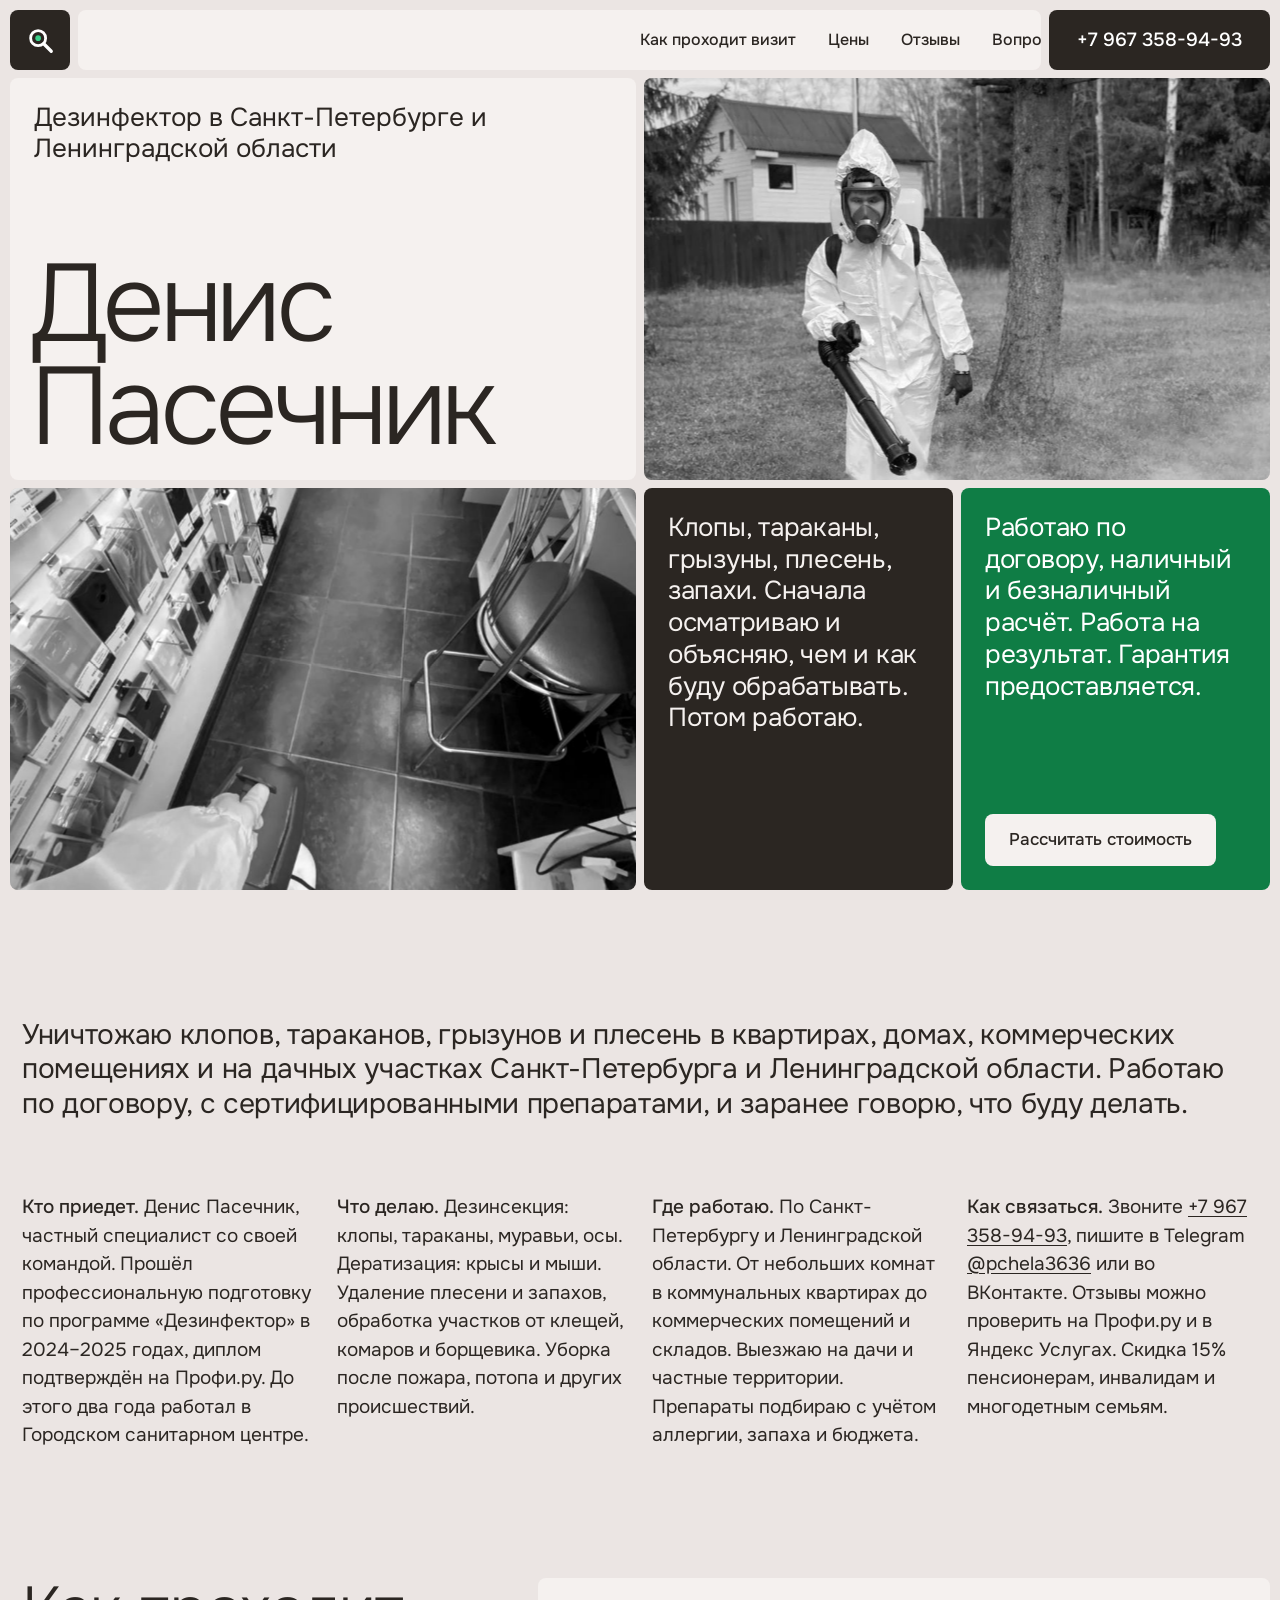
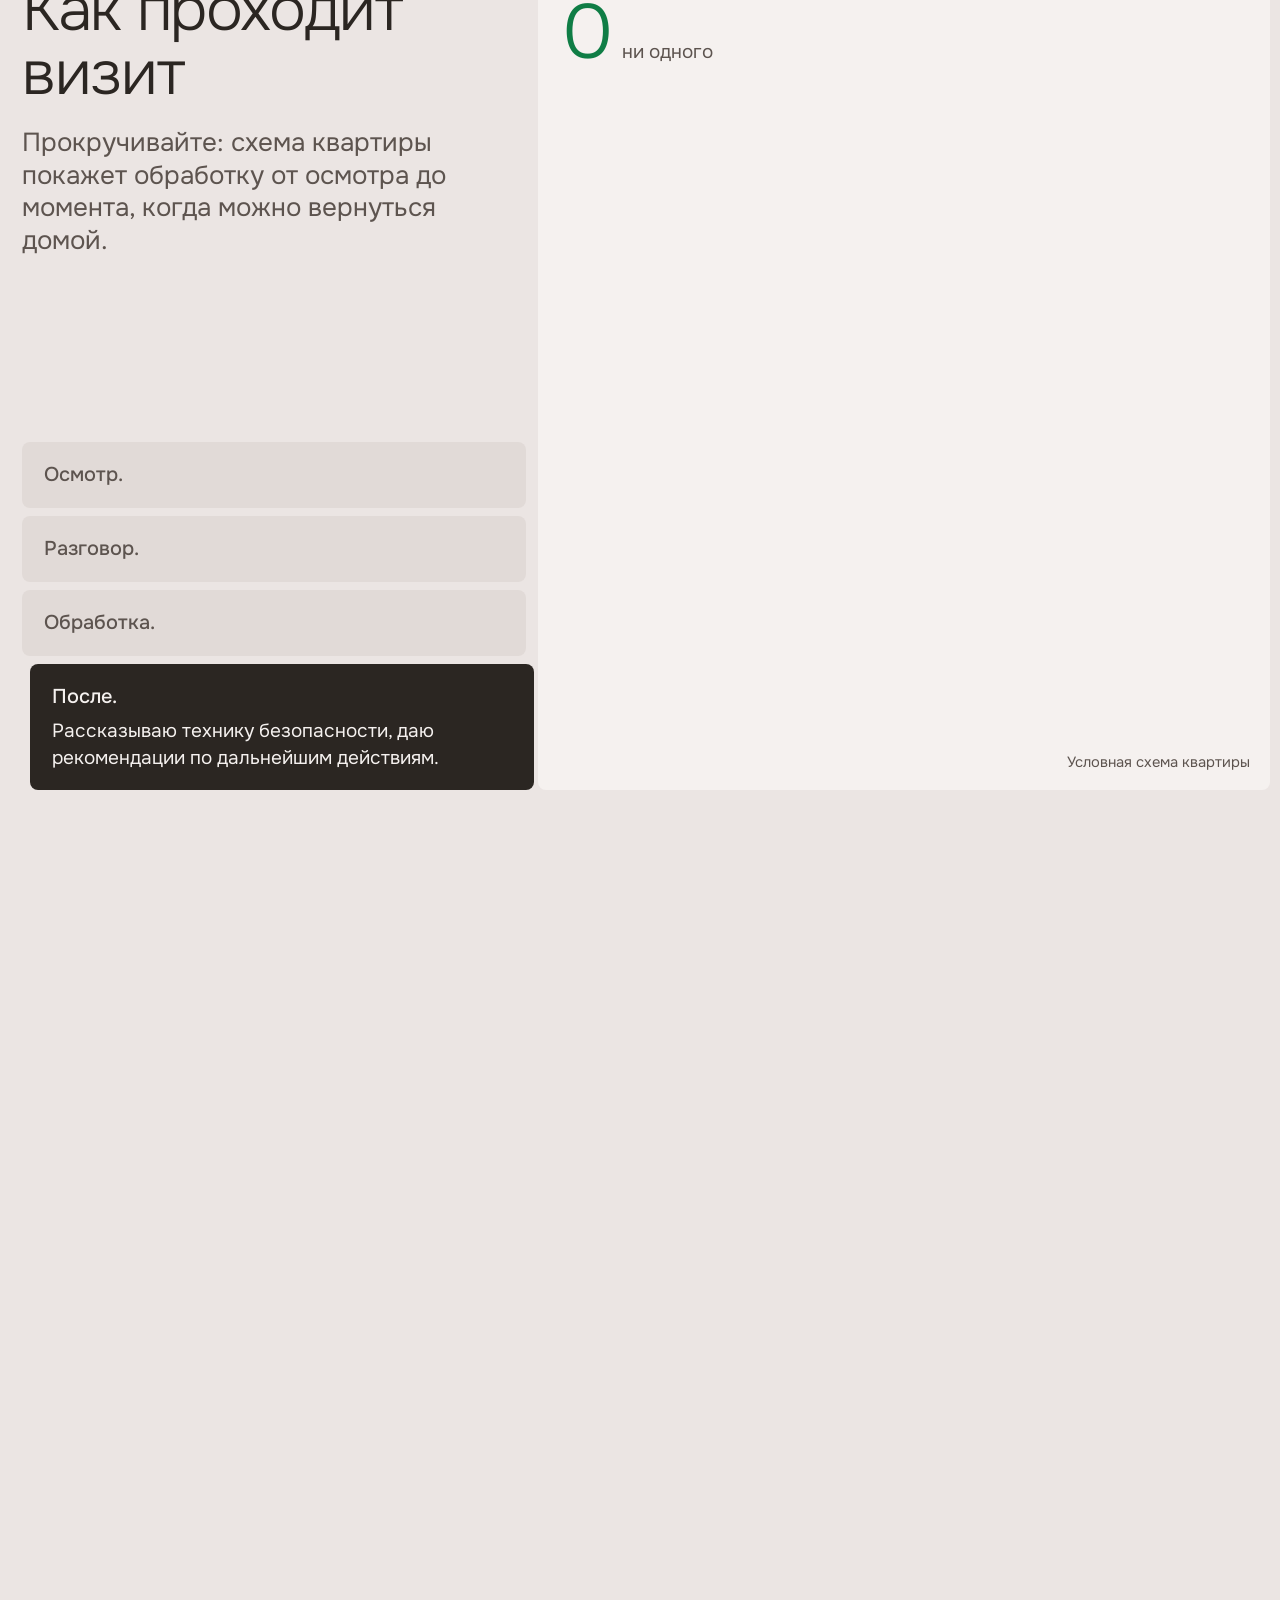
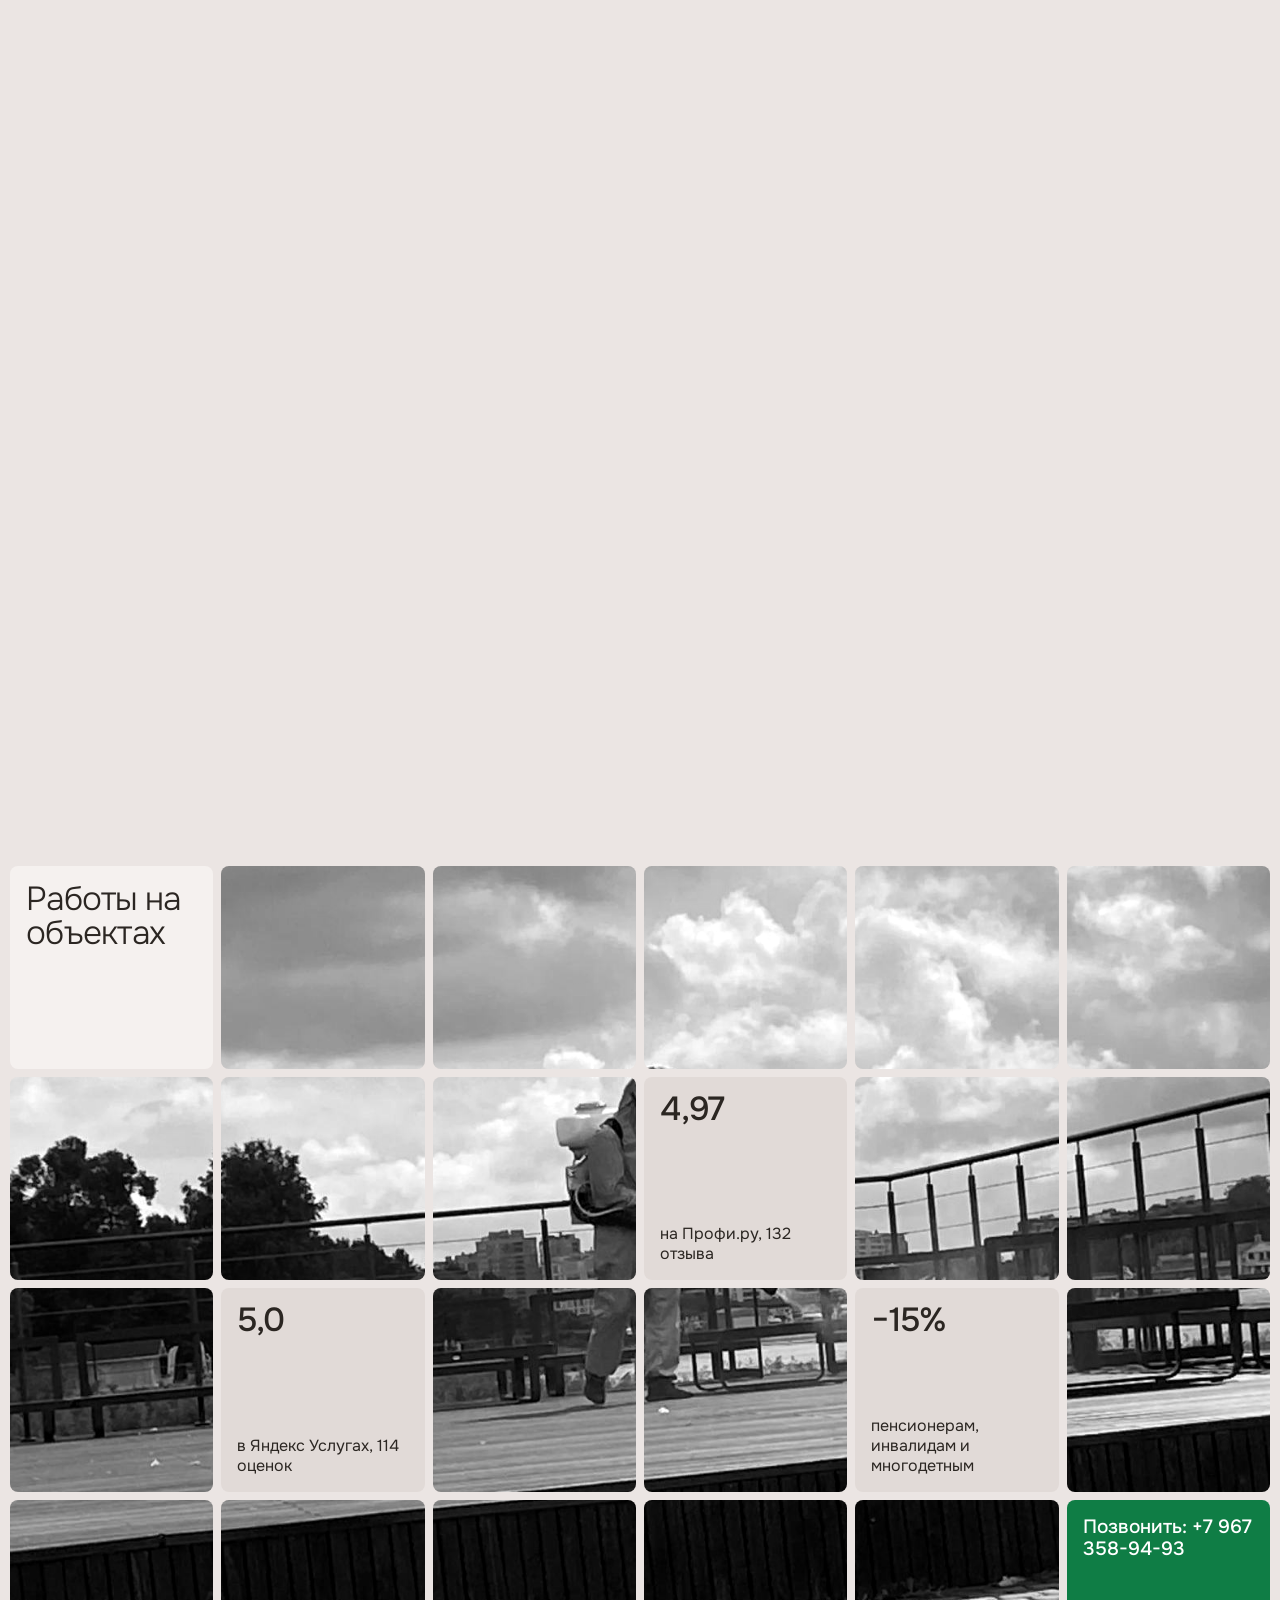
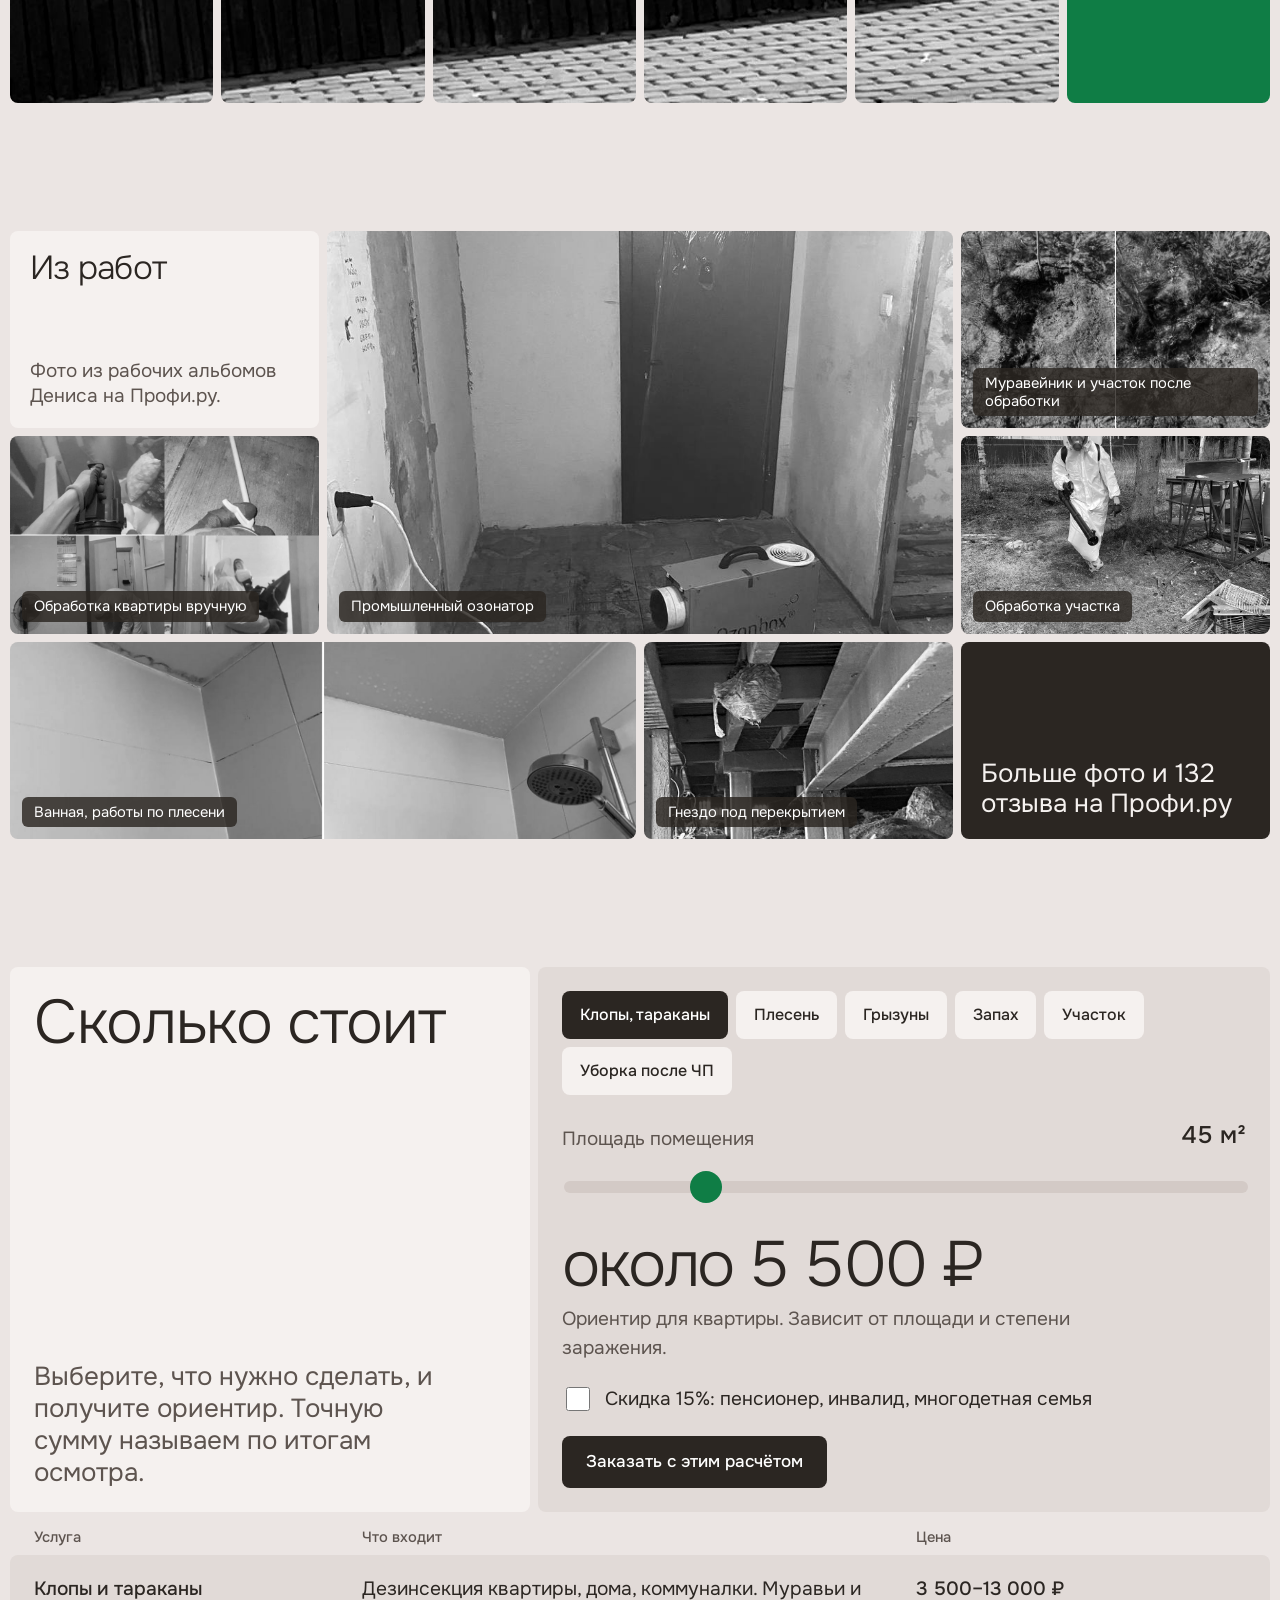
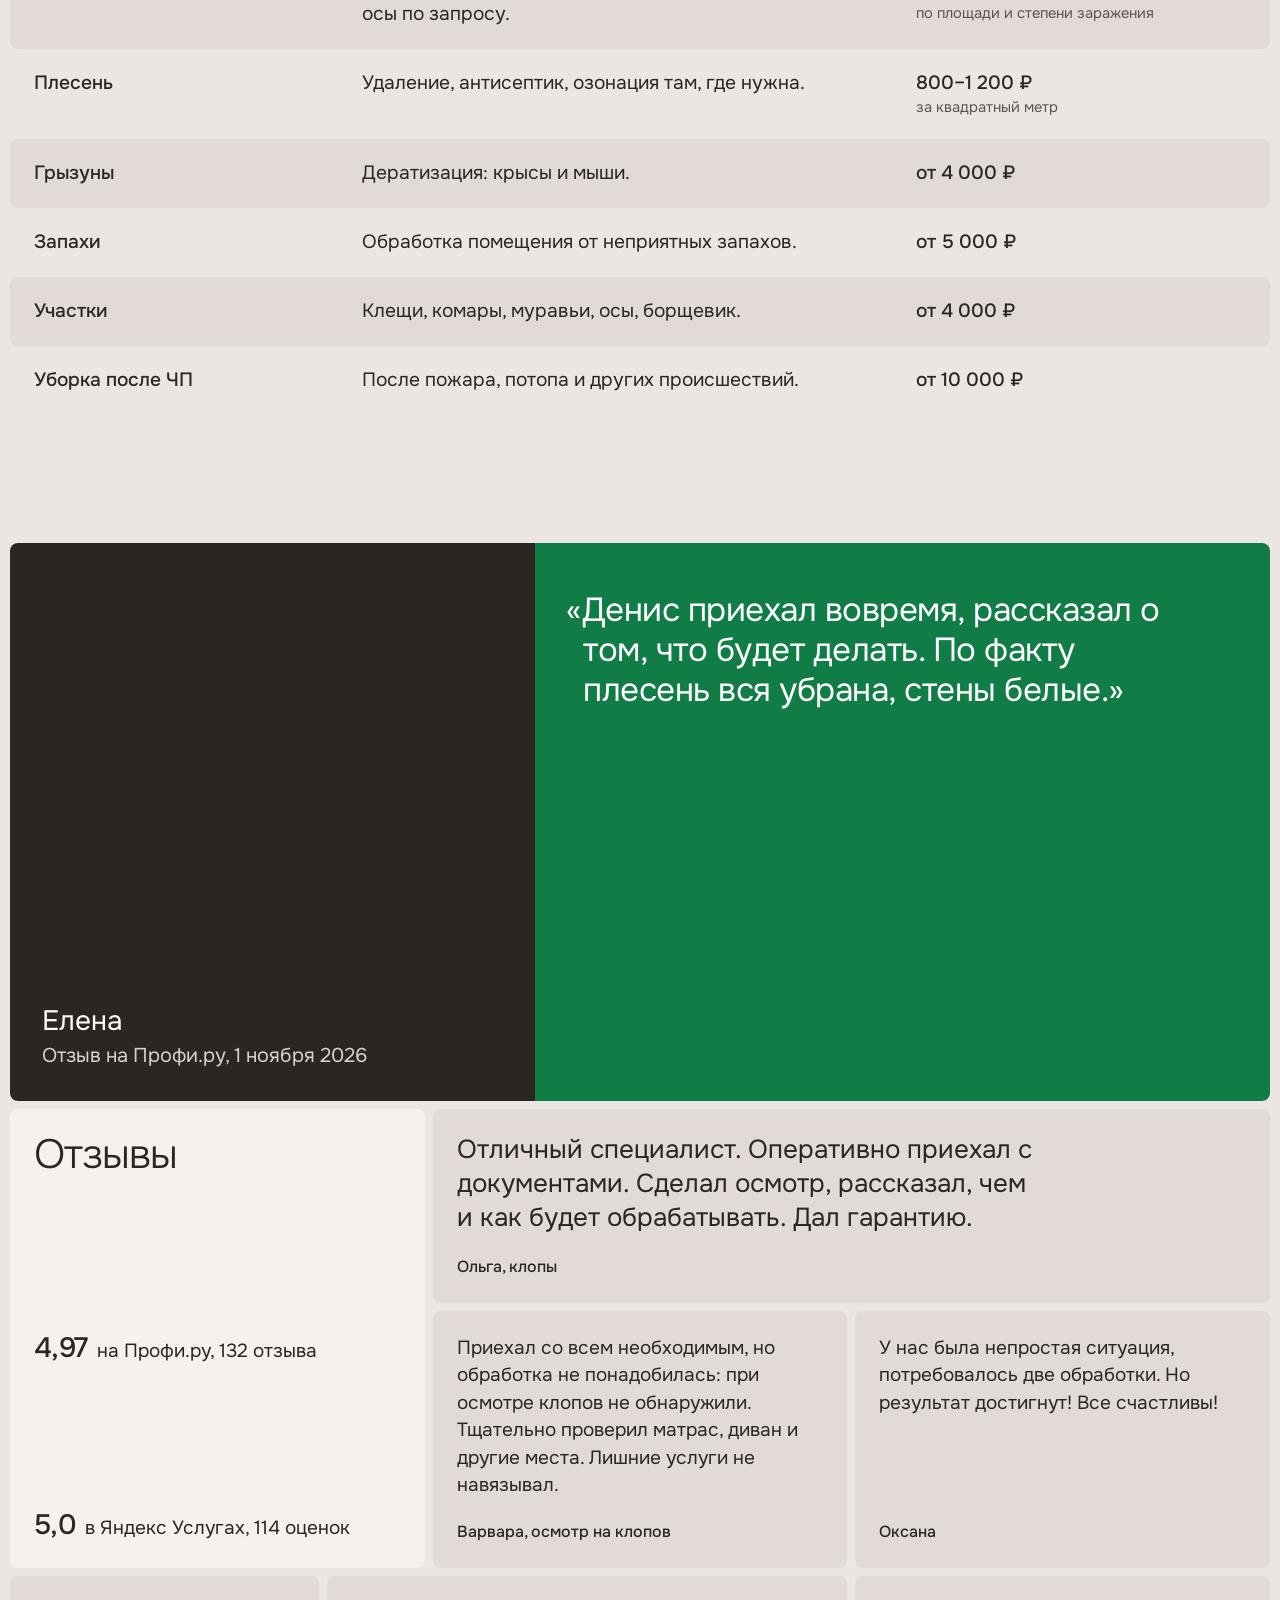
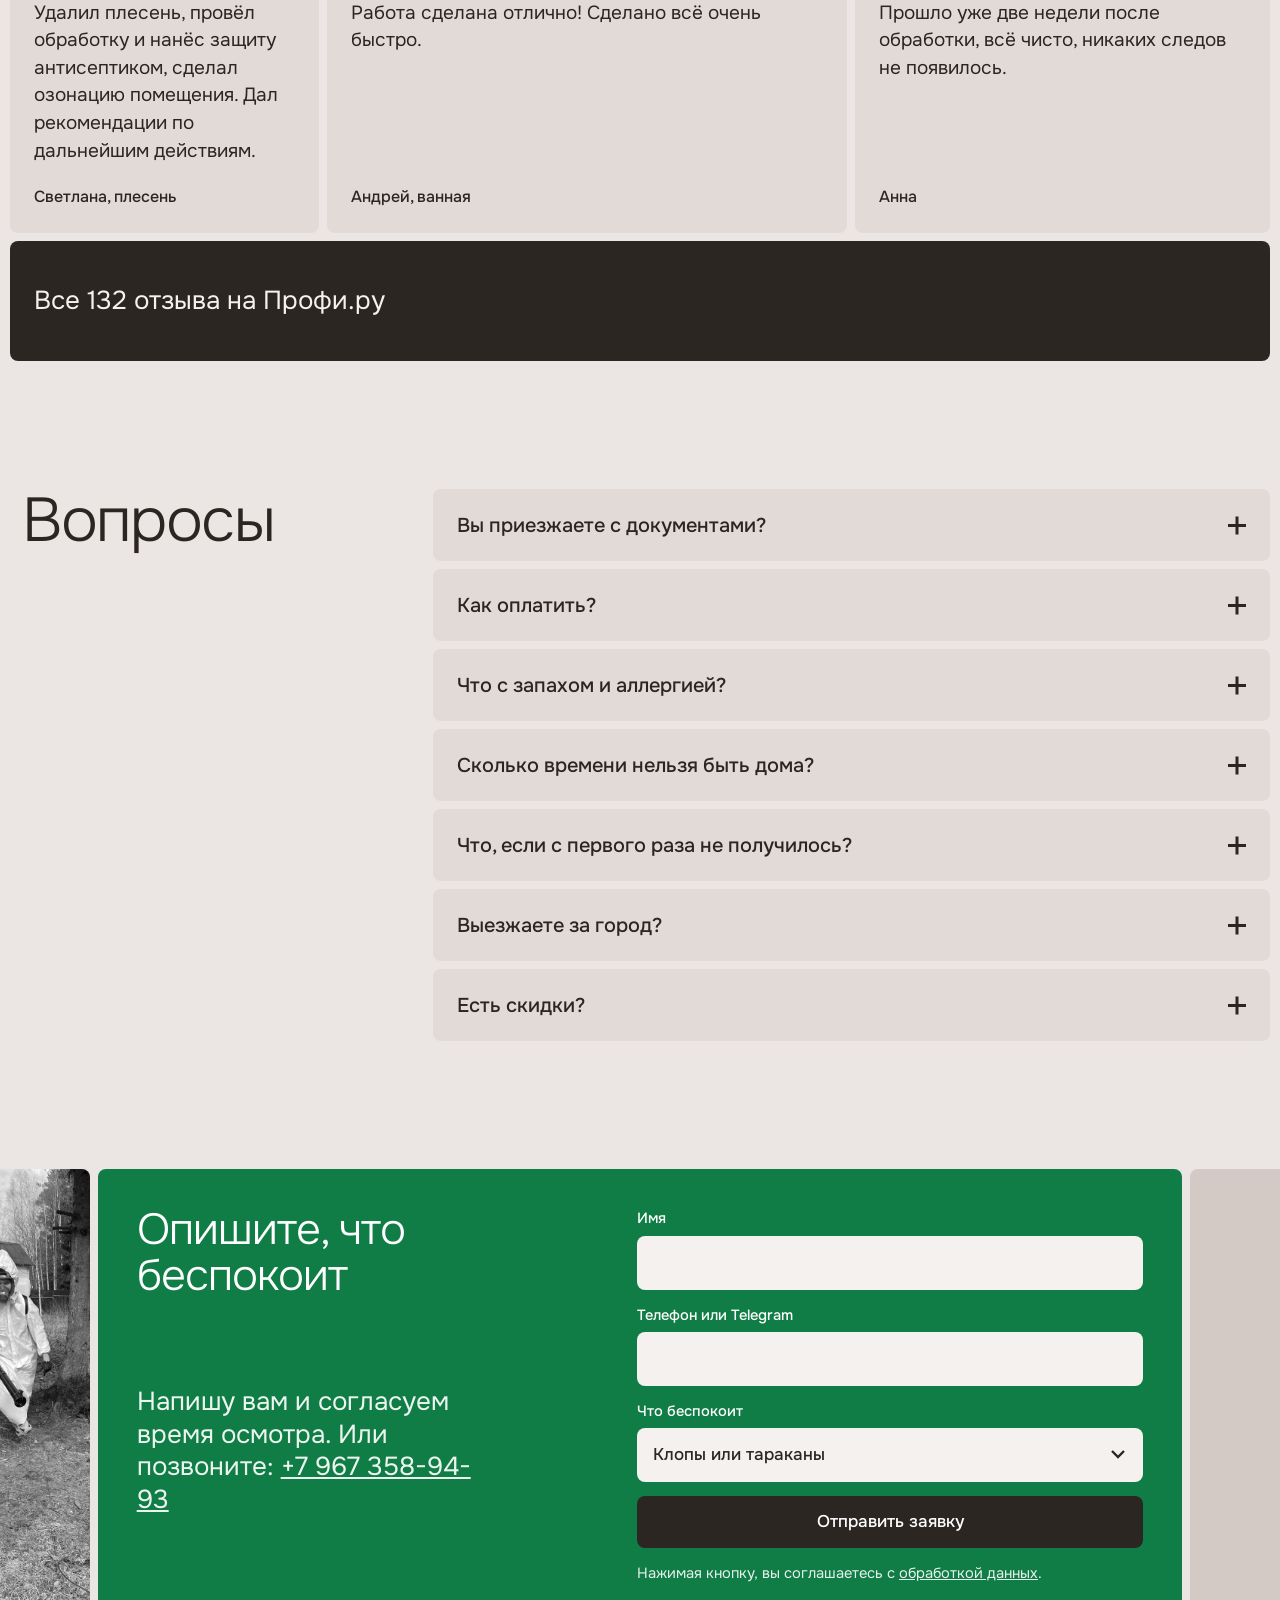
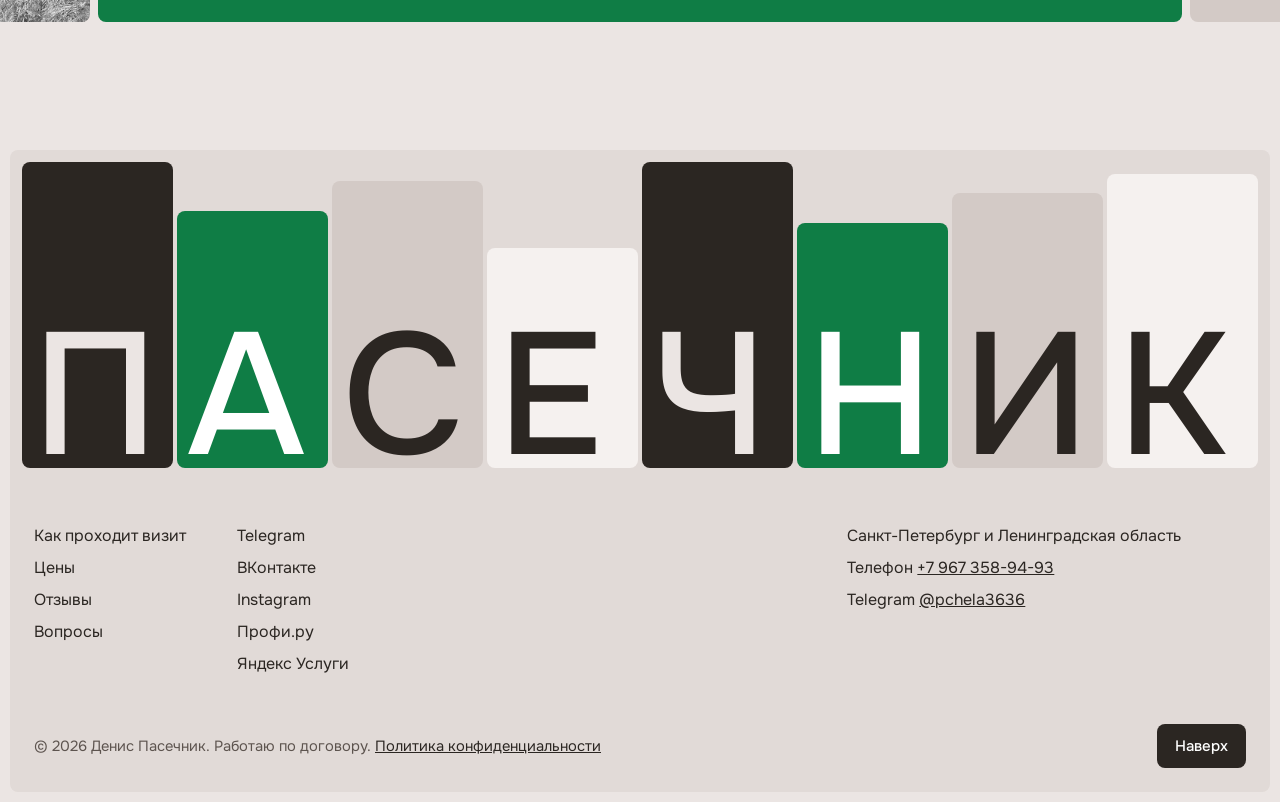
==== commit dd5aecc5: "edits round 1: phone, name in hero, copy fixes, reviews" ====
--- a/index.html
+++ b/index.html
@@ -29,7 +29,7 @@
     <a href="#reviews">Отзывы</a>
     <a href="#faq">Вопросы</a>
   </nav>
-  <a class="bar__cta" href="https://t.me/pchela3636" target="_blank" rel="noopener">Написать Денису</a>
+  <a class="bar__cta" href="tel:+79673589493">+7 967 358-94-93</a>
   <button class="bar__burger" id="burger" type="button" aria-expanded="false" aria-controls="nav" aria-label="Меню"><span></span><span></span></button>
 </header>
 
@@ -38,8 +38,8 @@
 <!-- HERO -->
 <section class="hero" aria-label="Денис Пасечник, дезинфектор">
   <div class="t t--paper hero__name">
-    <p class="hero__what">Денис, дезинфектор в Санкт-Петербурге и Ленинградской области</p>
-    <h1><span class="nm"><span>Пасечник</span></span></h1>
+    <p class="hero__what">Дезинфектор в Санкт-Петербурге и Ленинградской области</p>
+    <h1><span class="nm"><span>Денис</span></span><span class="nm"><span>Пасечник</span></span></h1>
     <a class="btn btn--ink hero__cta" href="#prices">Рассчитать стоимость</a>
   </div>
   <div class="t hero__ph hero__ph1 shutter" data-shutter>
@@ -52,7 +52,7 @@
     <p>Клопы, тараканы, грызуны, плесень, запахи. Сначала осматриваю и объясняю, чем и как буду обрабатывать. Потом работаю.</p>
   </div>
   <div class="t t--accent hero__b">
-    <p>Работаю по договору, наличный и безналичный расчёт. Гарантия на крупные работы.</p>
+    <p>Работаю по договору, наличный и безналичный расчёт. Работа на результат. Гарантия предоставляется.</p>
     <a class="btn btn--paper" href="#prices">Рассчитать стоимость</a>
   </div>
 </section>
@@ -60,12 +60,12 @@
 <!-- INTRO -->
 <section class="intro" aria-labelledby="intro-h">
   <h2 id="intro-h" class="sr">О специалисте</h2>
-  <p class="intro__lead" data-r>Уничтожаю клопов, тараканов, грызунов и плесень в квартирах, домах, ресторанах и на дачных участках Санкт-Петербурга и Ленинградской области. Работаю по договору, с сертифицированными препаратами, и заранее говорю, что буду делать.</p>
+  <p class="intro__lead" data-r>Уничтожаю клопов, тараканов, грызунов и плесень в квартирах, домах, коммерческих помещениях и на дачных участках Санкт-Петербурга и Ленинградской области. Работаю по договору, с сертифицированными препаратами, и заранее говорю, что буду делать.</p>
   <div class="intro__cols">
     <p data-r style="--d:1"><b>Кто приедет.</b> Денис Пасечник, частный специалист со своей командой. Прошёл профессиональную подготовку по программе «Дезинфектор» в 2024–2025 годах, диплом подтверждён на Профи.ру. До этого два года работал в Городском санитарном центре.</p>
     <p data-r style="--d:2"><b>Что делаю.</b> Дезинсекция: клопы, тараканы, муравьи, осы. Дератизация: крысы и мыши. Удаление плесени и запахов, обработка участков от клещей, комаров и борщевика. Уборка после пожара, потопа и других происшествий.</p>
-    <p data-r style="--d:3"><b>Где работаю.</b> По Санкт-Петербургу и Ленинградской области. От небольших комнат в коммунальных квартирах до ресторанов и складов. Выезжаю на дачи и частные территории. Препараты подбираю с учётом аллергии, запаха и бюджета.</p>
-    <p data-r style="--d:4"><b>Как связаться.</b> Пишите в Telegram <a href="https://t.me/pchela3636" target="_blank" rel="noopener">@pchela3636</a> или во ВКонтакте. Отзывы можно проверить на Профи.ру и в Яндекс Услугах. Скидка 15% пенсионерам, инвалидам и многодетным семьям.</p>
+    <p data-r style="--d:3"><b>Где работаю.</b> По Санкт-Петербургу и Ленинградской области. От небольших комнат в коммунальных квартирах до коммерческих помещений и складов. Выезжаю на дачи и частные территории. Препараты подбираю с учётом аллергии, запаха и бюджета.</p>
+    <p data-r style="--d:4"><b>Как связаться.</b> Звоните <a href="tel:+79673589493">+7 967 358-94-93</a>, пишите в Telegram <a href="https://t.me/pchela3636" target="_blank" rel="noopener">@pchela3636</a> или во ВКонтакте. Отзывы можно проверить на Профи.ру и в Яндекс Услугах. Скидка 15% пенсионерам, инвалидам и многодетным семьям.</p>
   </div>
 </section>
 
@@ -81,8 +81,8 @@
         <ol class="steps" id="steps">
           <li class="step is-active"><b>Осмотр.</b> <span>Проверяю все места, где могут жить вредители: щели, плинтусы, стыки, мебель. Находим очаги.</span></li>
           <li class="step"><b>Разговор.</b> <span>Объясняю, чем и как буду обрабатывать, что закрыть и убрать. Лишнего не предлагаю.</span></li>
-          <li class="step"><b>Обработка.</b> <span>Работаю вручную и техникой: холодный туман, антисептик, озонация там, где она нужна.</span></li>
-          <li class="step"><b>После.</b> <span>Считаю, сколько времени не быть дома, и подсказываю, когда можно вернуться, мыть и клеить обои.</span></li>
+          <li class="step"><b>Обработка.</b> <span>Применяю различные методы обработки, механические и с использованием различной техники.</span></li>
+          <li class="step"><b>После.</b> <span>Рассказываю технику безопасности, даю рекомендации по дальнейшим действиям.</span></li>
         </ol>
       </div>
       <div class="visit__plan">
@@ -109,7 +109,7 @@
       <h2 id="work-h">Из работ</h2>
       <p>Фото из рабочих альбомов Дениса на Профи.ру.</p>
     </div>
-    <figure class="t work__a" data-r><img src="img/g-fog.jpg" width="900" height="1200" alt="Туманный генератор в пустой комнате" loading="lazy"><figcaption>Туманный генератор в комнате</figcaption></figure>
+    <figure class="t work__a" data-r><img src="img/g-fog.jpg" width="900" height="1200" alt="Промышленный озонатор в пустой комнате" loading="lazy"><figcaption>Промышленный озонатор</figcaption></figure>
     <figure class="t work__b" data-r style="--d:1"><img src="img/g-ants.jpg" width="1300" height="864" alt="Муравейник в лесу и тот же участок после обработки" loading="lazy"><figcaption>Муравейник и участок после обработки</figcaption></figure>
     <figure class="t work__c" data-r style="--d:2"><img src="img/g-plot.jpg" width="900" height="1200" alt="Специалист в защитном костюме обрабатывает участок" loading="lazy"><figcaption>Обработка участка</figcaption></figure>
     <figure class="t work__d" data-r><img src="img/g-room.jpg" width="1000" height="1000" alt="Обработка комнаты вручную распылителем" loading="lazy"><figcaption>Обработка квартиры вручную</figcaption></figure>
@@ -181,11 +181,11 @@
       <p><a href="https://uslugi.yandex.ru/profile/DenisPasechnik-2666464" target="_blank" rel="noopener"><b>5,0</b> в Яндекс Услугах, 114 оценок</a></p>
     </div>
     <figure class="t rev" data-r><blockquote>Отличный специалист. Оперативно приехал с документами. Сделал осмотр, рассказал, чем и как будет обрабатывать. Дал гарантию.</blockquote><figcaption>Ольга, клопы</figcaption></figure>
-    <figure class="t rev" data-r style="--d:1"><blockquote>Денис осмотрел все возможные участки поражения. Объяснил, что и как необходимо сделать. Лишнее предлагать не стал.</blockquote><figcaption>Светлана, плесень</figcaption></figure>
+    <figure class="t rev" data-r style="--d:1"><blockquote>Приехал со всем необходимым, но обработка не понадобилась: при осмотре клопов не обнаружили. Тщательно проверил матрас, диван и другие места. Лишние услуги не навязывал.</blockquote><figcaption>Варвара, осмотр на клопов</figcaption></figure>
     <figure class="t rev" data-r style="--d:2"><blockquote>У нас была непростая ситуация, потребовалось две обработки. Но результат достигнут! Все счастливы!</blockquote><figcaption>Оксана</figcaption></figure>
-    <figure class="t rev" data-r><blockquote>Душевая как новая! Профессионал своего дела.</blockquote><figcaption>Илья, плесень</figcaption></figure>
-    <figure class="t rev" data-r style="--d:1"><blockquote>Прошло уже две недели после обработки, всё чисто, никаких следов не появилось.</blockquote><figcaption>Анна, плесень</figcaption></figure>
-    <figure class="t rev" data-r style="--d:2"><blockquote>Приехал, удалил плесень в ванной, спасибо огромное.</blockquote><figcaption>Алёна Сергеевна</figcaption></figure>
+    <figure class="t rev" data-r><blockquote>Удалил плесень, провёл обработку и нанёс защиту антисептиком, сделал озонацию помещения. Дал рекомендации по дальнейшим действиям.</blockquote><figcaption>Светлана, плесень</figcaption></figure>
+    <figure class="t rev" data-r style="--d:1"><blockquote>Работа сделана отлично! Сделано всё очень быстро.</blockquote><figcaption>Андрей, ванная</figcaption></figure>
+    <figure class="t rev" data-r style="--d:2"><blockquote>Прошло уже две недели после обработки, всё чисто, никаких следов не появилось.</blockquote><figcaption>Анна</figcaption></figure>
     <a class="t t--ink rev rev--more" href="https://profi.ru/profile/PasechnikDA5" target="_blank" rel="noopener" data-r style="--d:1"><span>Все 132 отзыва на Профи.ру</span></a>
   </div>
 </section>
@@ -198,8 +198,7 @@
     <details name="faq" data-r style="--d:1"><summary>Как оплатить?</summary><p>Наличными или безналичным расчётом.</p></details>
     <details name="faq" data-r style="--d:1"><summary>Что с запахом и аллергией?</summary><p>Препараты подбираю индивидуально: учитываю аллергию, запах и бюджет. Перед обработкой объясняю, что и как буду использовать.</p></details>
     <details name="faq" data-r style="--d:1"><summary>Сколько времени нельзя быть дома?</summary><p>Зависит от препарата и помещения. Рассчитываю время после осмотра и говорю заранее. Подсказываю, какую технику и вещи накрыть.</p></details>
-    <details name="faq" data-r style="--d:1"><summary>Что, если с первого раза не получилось?</summary><p>Сложные случаи иногда требуют второй обработки, клиенты пишут об этом в отзывах. На крупные работы действует гарантийное обслуживание.</p></details>
-    <details name="faq" data-r style="--d:1"><summary>Когда можно клеить обои после плесени?</summary><p>Денис советует не наносить химические вещества и не клеить обои раньше чем через 14 дней после обработки.</p></details>
+    <details name="faq" data-r style="--d:1"><summary>Что, если с первого раза не получилось?</summary><p>Сложные случаи иногда требуют второй обработки, клиенты пишут об этом в отзывах. Работаю на результат, гарантия предоставляется.</p></details>
     <details name="faq" data-r style="--d:1"><summary>Выезжаете за город?</summary><p>Да. Работаю по Санкт-Петербургу и Ленинградской области, включая дачи и частные территории.</p></details>
     <details name="faq" data-r style="--d:1"><summary>Есть скидки?</summary><p>Да, 15% пенсионерам, инвалидам и многодетным семьям.</p></details>
   </div>
@@ -210,7 +209,7 @@
   <div class="t cta__ph" aria-hidden="true"><img src="img/g-plot.jpg" alt="" width="900" height="1200" loading="lazy"></div>
   <div class="t t--accent cta__main" data-r>
     <h2 id="cta-h">Опишите, что беспокоит</h2>
-    <p>Напишу вам и согласуем время осмотра.</p>
+    <p>Напишу вам и согласуем время осмотра. Или позвоните: <a href="tel:+79673589493">+7 967 358-94-93</a></p>
     <form id="leadForm" class="form" novalidate>
       <input type="text" name="_gotcha" style="display:none" tabindex="-1" autocomplete="off">
       <input type="hidden" name="calc" id="calc-hidden">
@@ -256,6 +255,7 @@
     </nav>
     <div class="foot__contact">
       <p>Санкт-Петербург и Ленинградская область</p>
+      <p>Телефон <a href="tel:+79673589493">+7 967 358-94-93</a></p>
       <p>Telegram <a href="https://t.me/pchela3636" target="_blank" rel="noopener">@pchela3636</a></p>
     </div>
   </div>
@@ -266,7 +266,8 @@
 </footer>
 
 <div class="dock" aria-label="Связаться">
-  <a class="btn btn--accent" href="https://t.me/pchela3636" target="_blank" rel="noopener">Написать в Telegram</a>
+  <a class="btn btn--accent" href="tel:+79673589493">Позвонить</a>
+  <a class="btn btn--ink" href="https://t.me/pchela3636" target="_blank" rel="noopener">Telegram</a>
 </div>
 
 <script src="script.js"></script>
--- a/styles.css
+++ b/styles.css
@@ -60,11 +60,11 @@
 /* hero board */
 .hero{display:grid;grid-template-columns:repeat(12,1fr);grid-template-rows:1fr 1fr;gap:var(--g);height:calc(100svh - var(--bar) - 2*var(--m) - var(--g));min-height:640px;max-height:1100px}
 .hero__name{grid-column:1/7;grid-row:1;padding:24px;display:flex;flex-direction:column;justify-content:space-between}
-.hero__what{font-size:var(--step-lead);line-height:1.2;max-width:22ch}
+.hero__what{margin-bottom:14px;font-size:var(--step-lead);line-height:1.2;max-width:34ch}
 .hero__cta{display:none}
 .hero__name{container-type:inline-size}
-.hero h1{font-size:clamp(3rem,23cqw,14rem);font-weight:300;letter-spacing:-.05em;line-height:.82;margin:0 0 -.02em -.04em}
-.nm{display:block;overflow:hidden;padding-bottom:.14em;margin-bottom:-.14em}
+.hero h1{font-size:clamp(3rem,min(19cqw,13.5vh),12rem);font-weight:300;letter-spacing:-.05em;line-height:.92;margin:0 0 -.02em -.04em}
+.nm{display:block;overflow:hidden;padding:.02em 0 .12em;margin-bottom:-.12em}
 .nm>span{display:inline-block}
 .js .nm>span{transform:translateY(105%);transition:transform 1.1s var(--e) .35s}
 .js.ready .nm>span{transform:none}
@@ -376,7 +376,8 @@
   .visit__stage{height:calc(100svh - var(--bar) - 2*var(--m) - var(--g) - var(--dock))}
   body{padding-bottom:84px}
   .dock{display:flex;position:fixed;left:var(--m);right:var(--m);bottom:calc(var(--m) + env(safe-area-inset-bottom));z-index:40}
-  .dock .btn{width:100%;min-height:56px}
+  .dock{gap:var(--g)}
+  .dock .btn{flex:1;min-height:56px}
   .hero__a p{font-size:.9375rem}
   .calc{padding:18px}
   .calc__types span{padding:0 14px;min-height:46px}
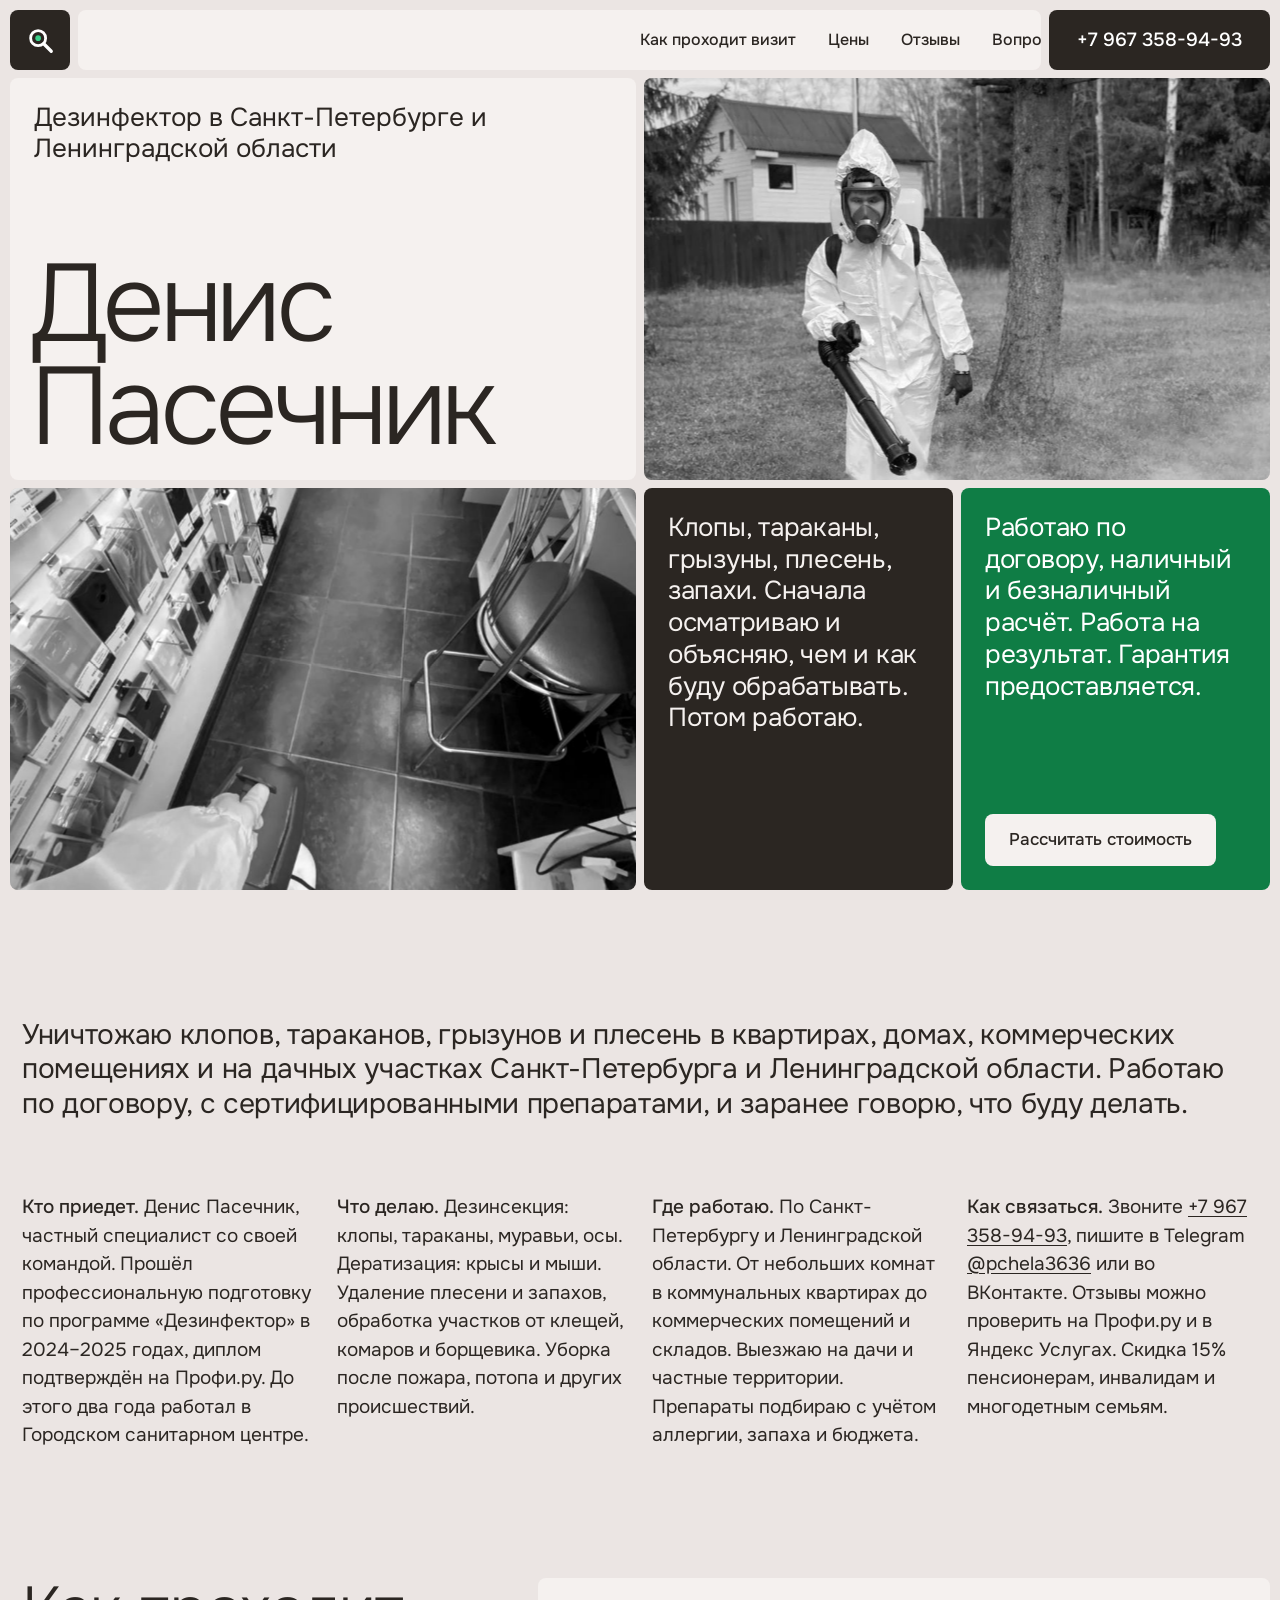
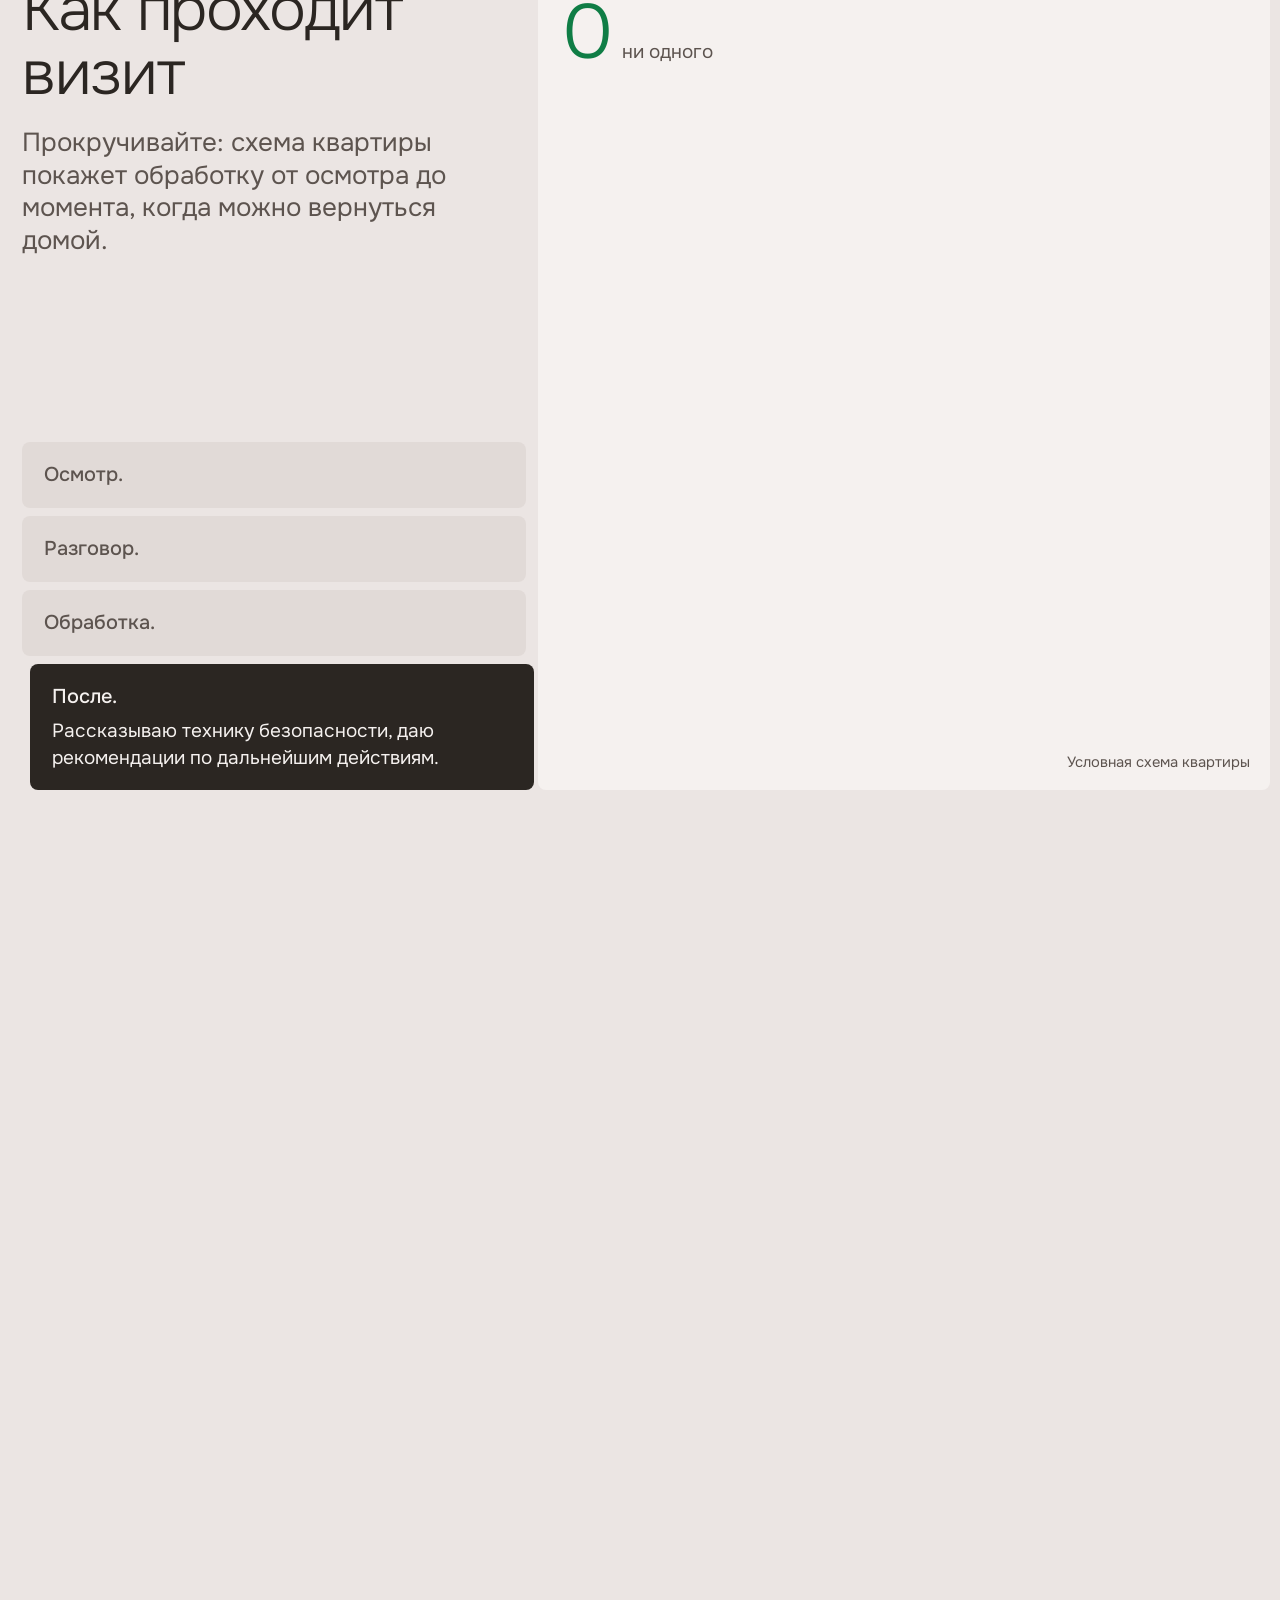
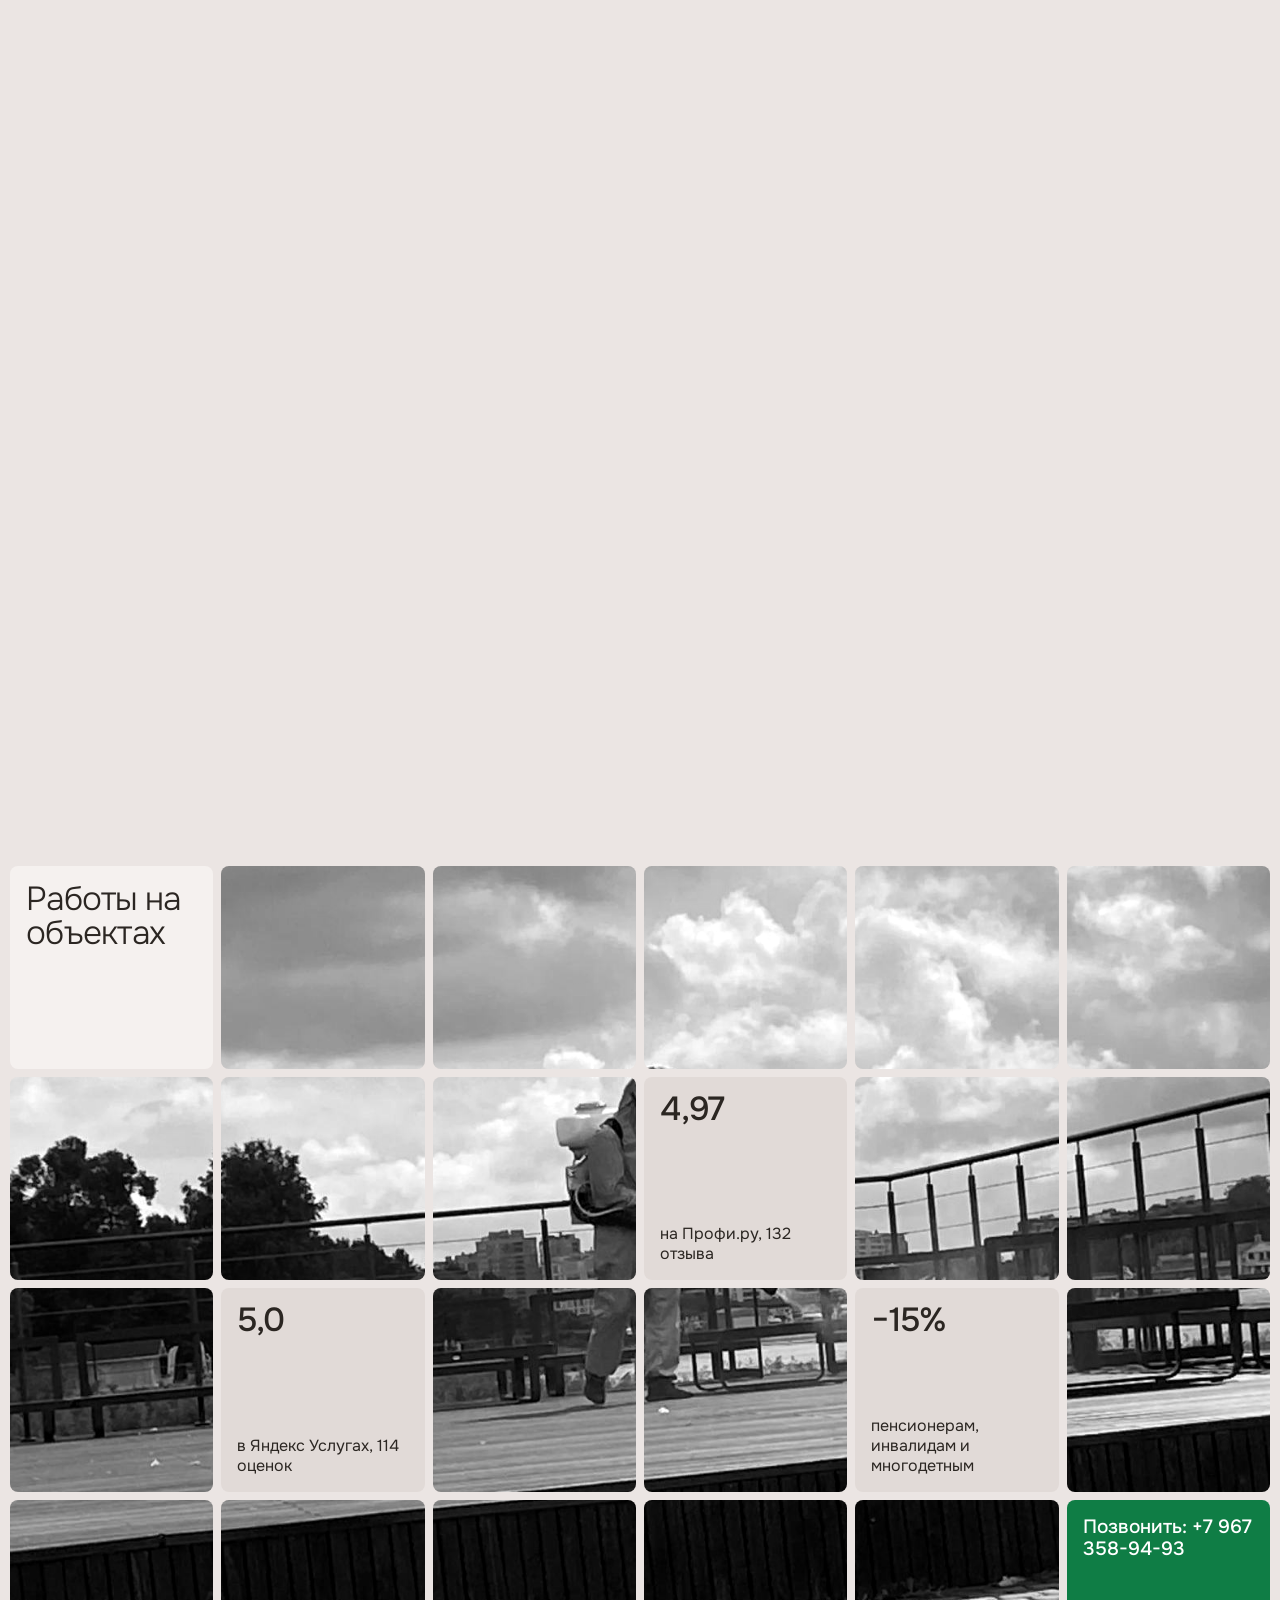
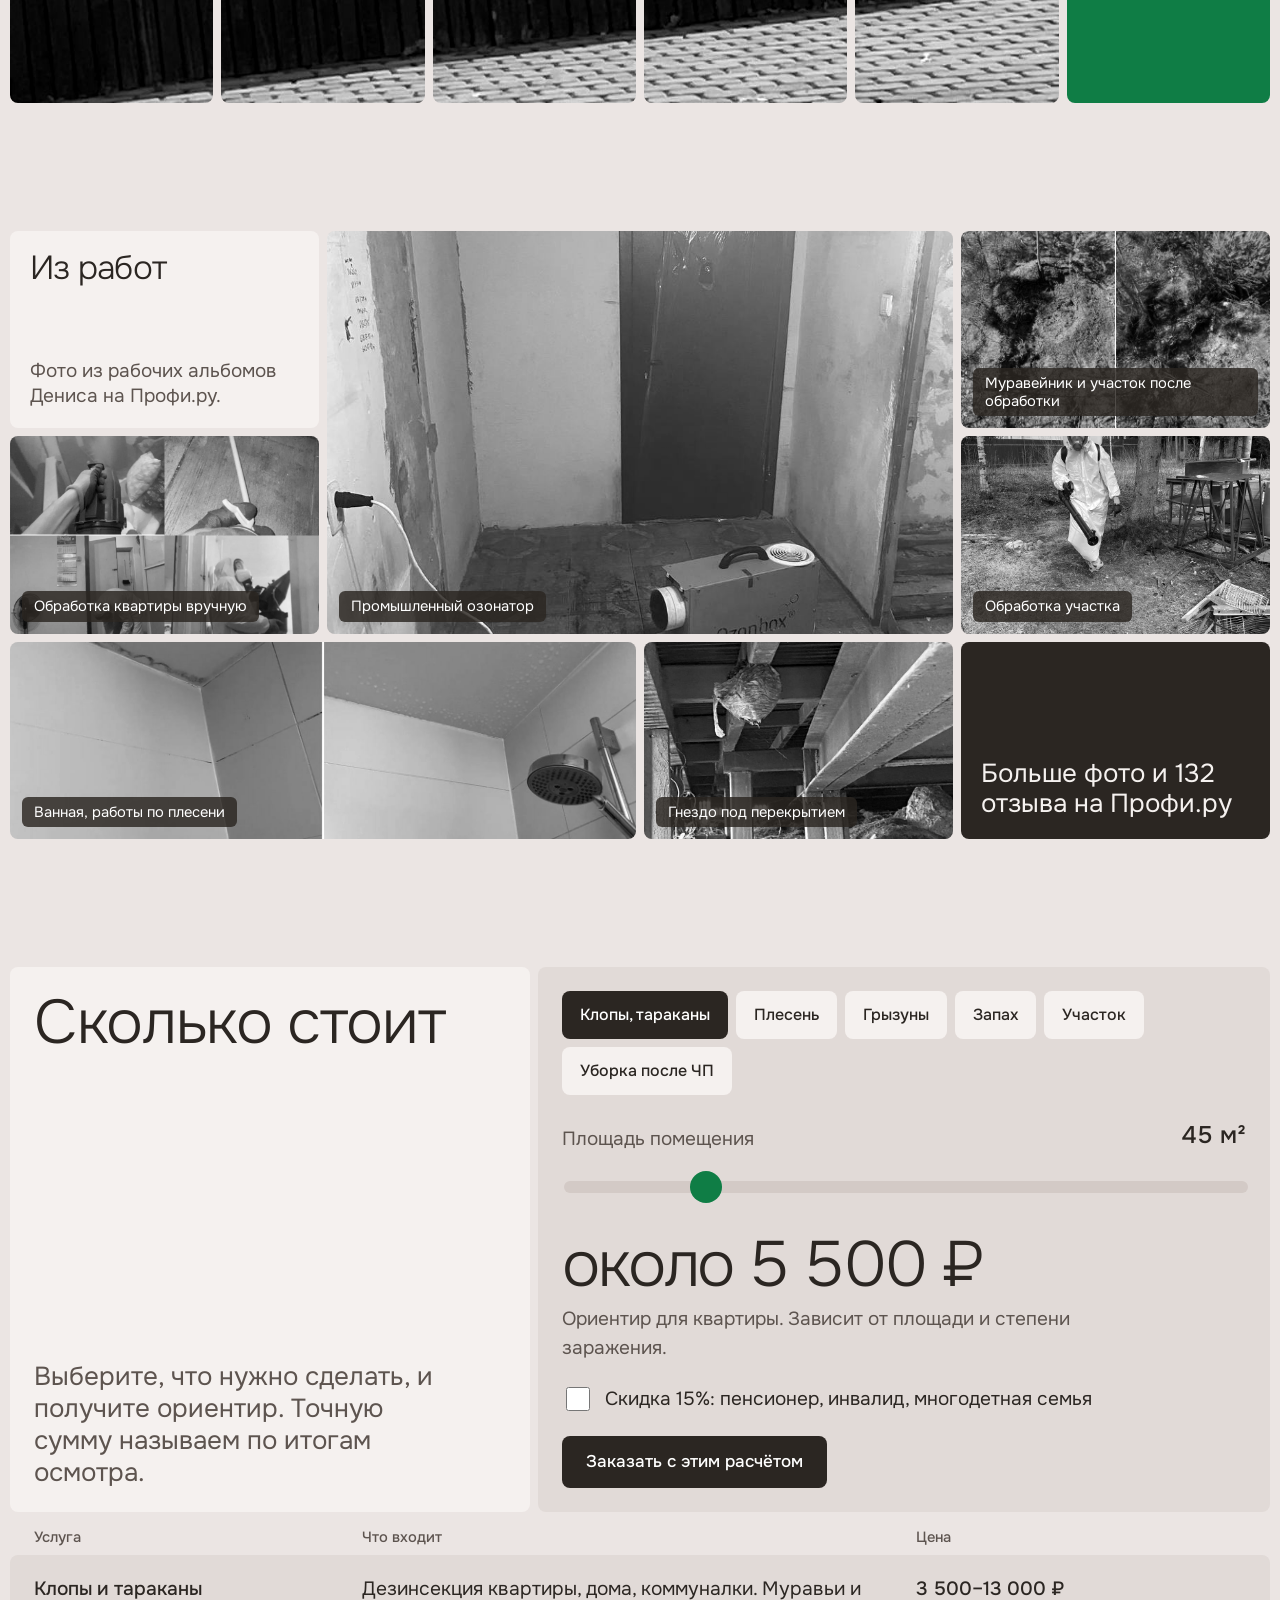
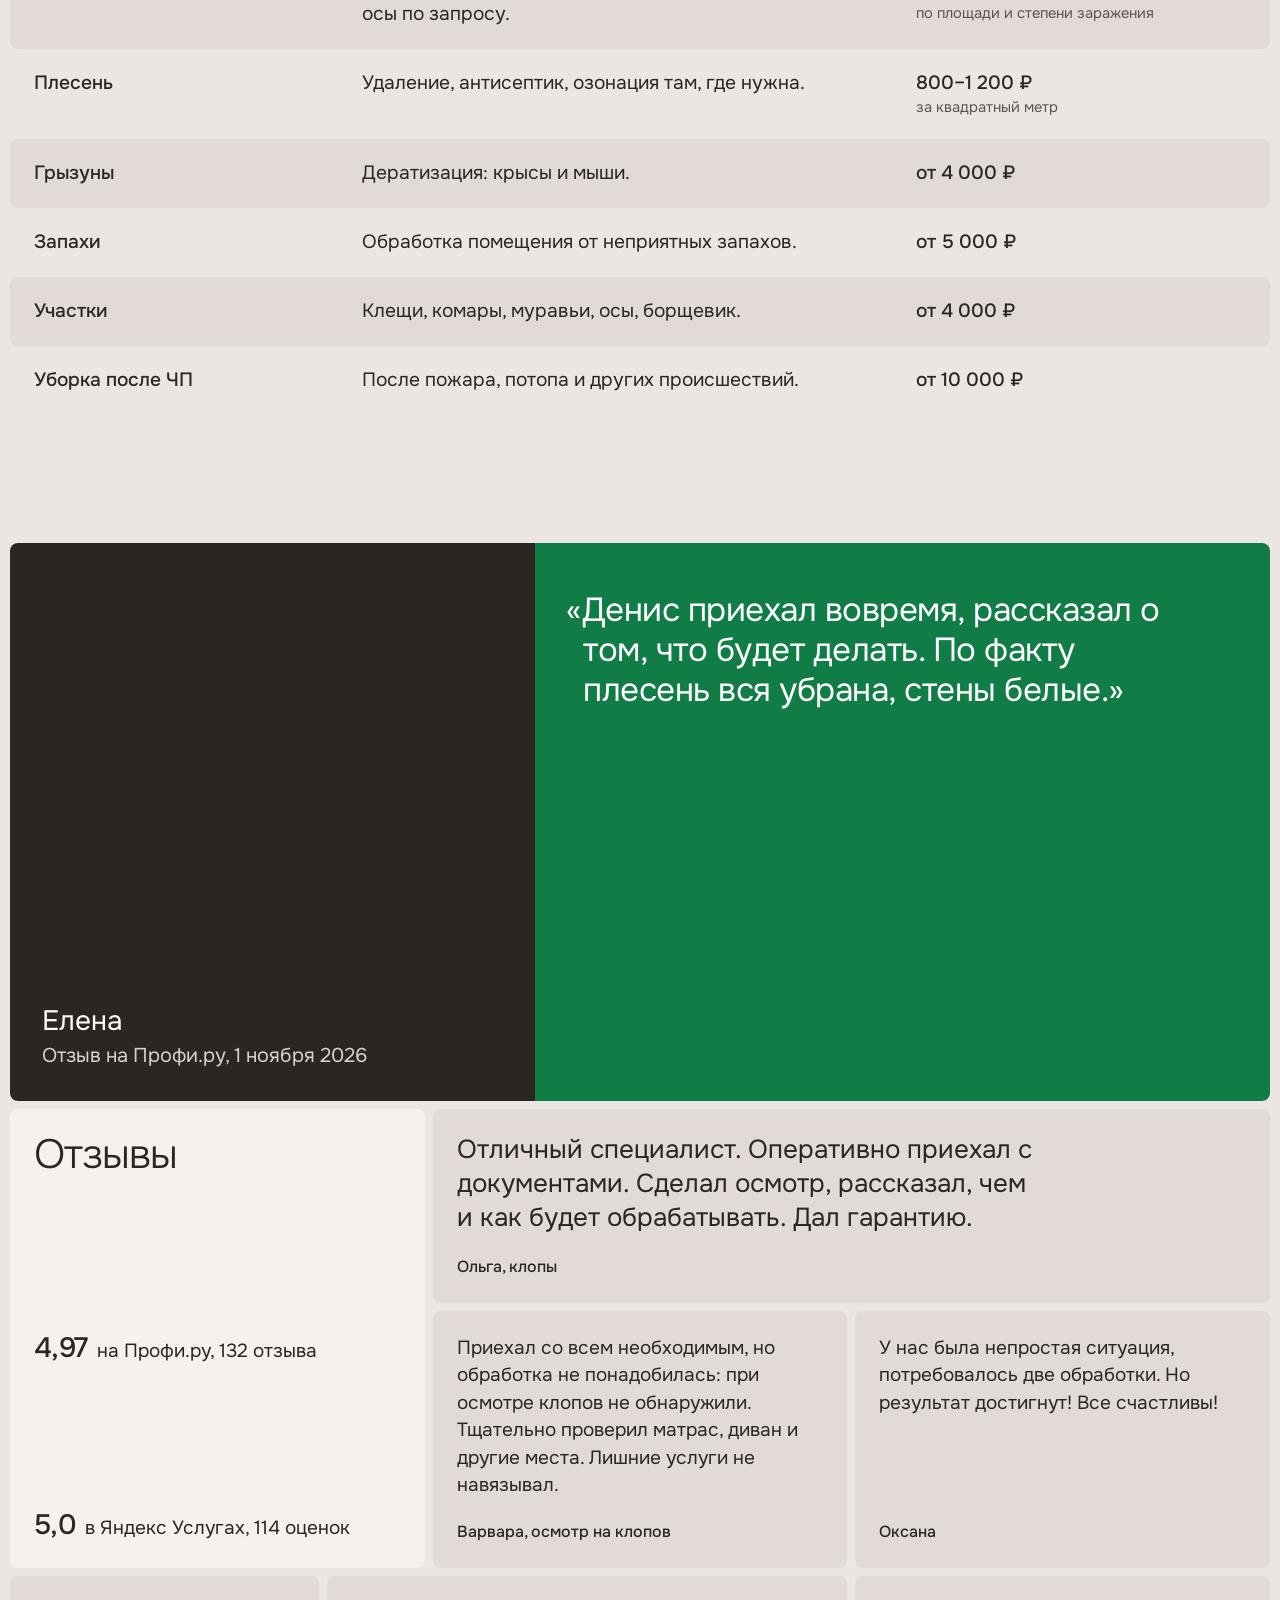
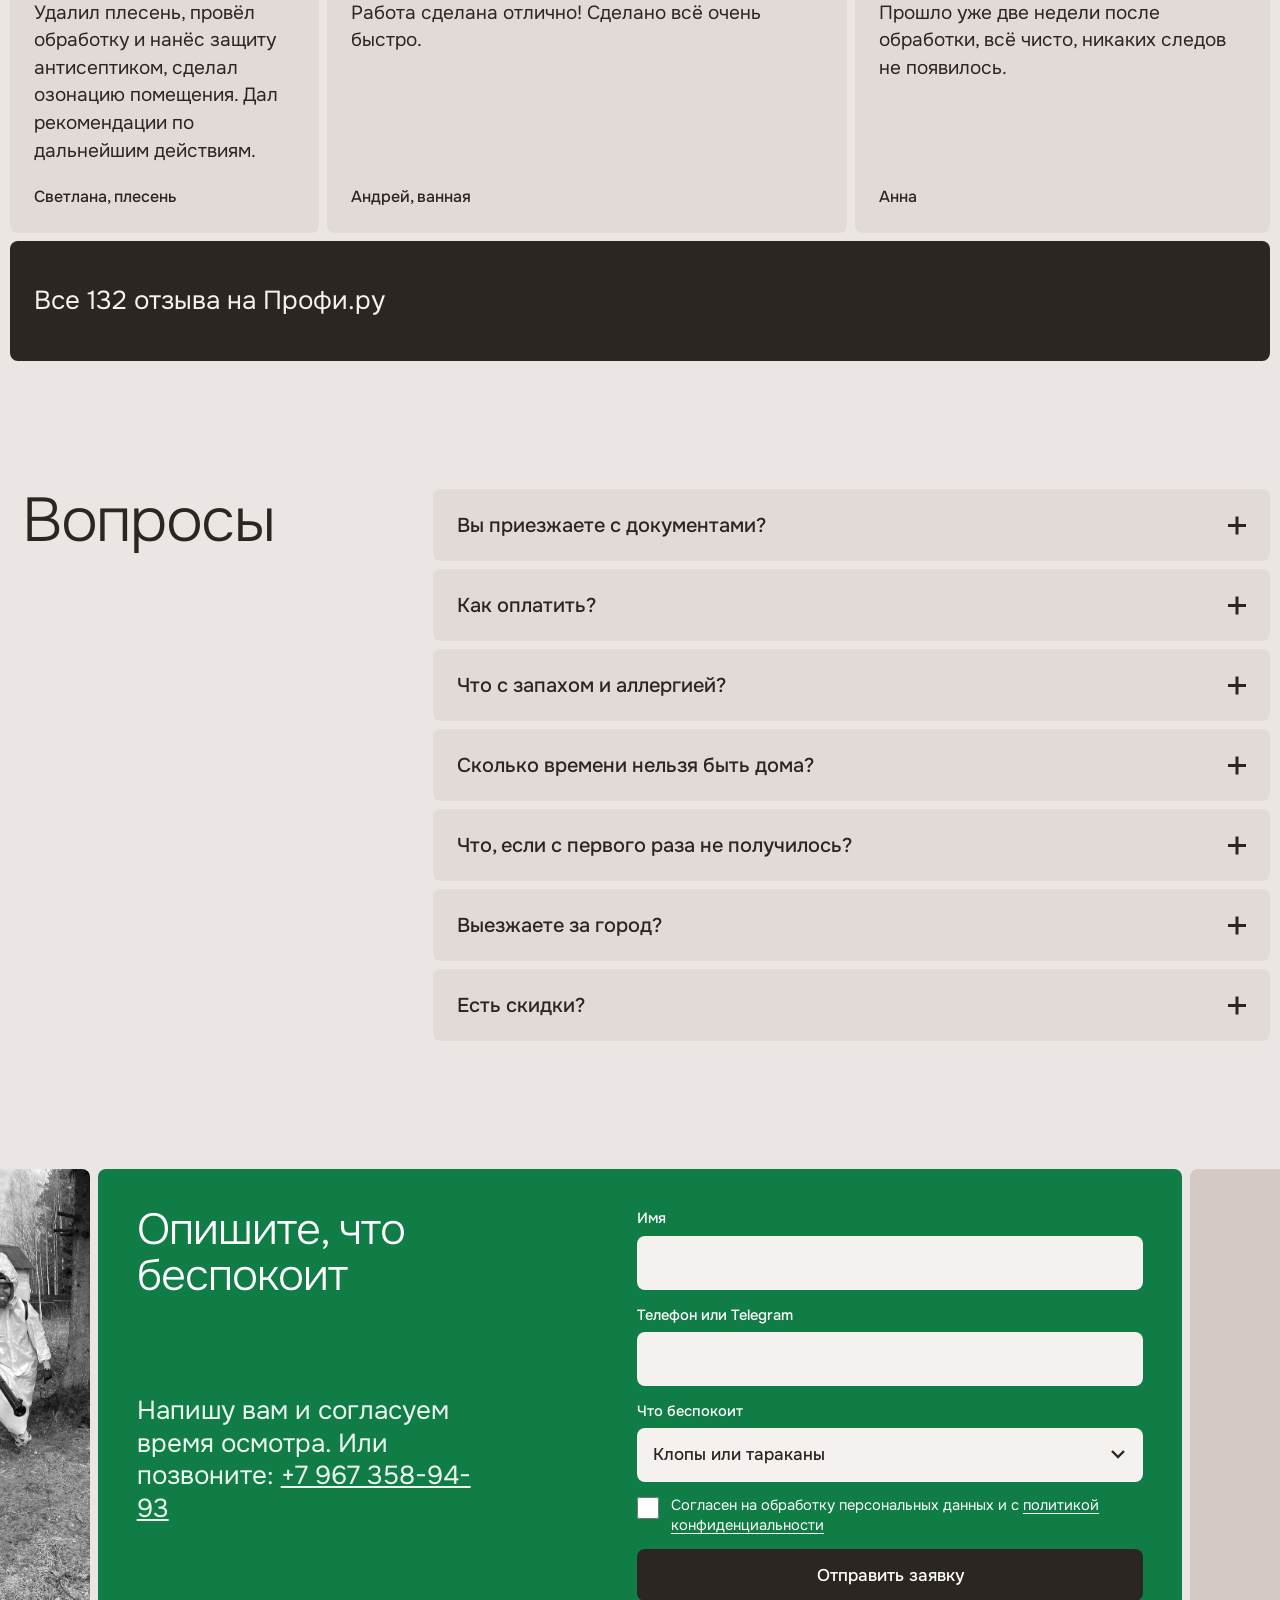
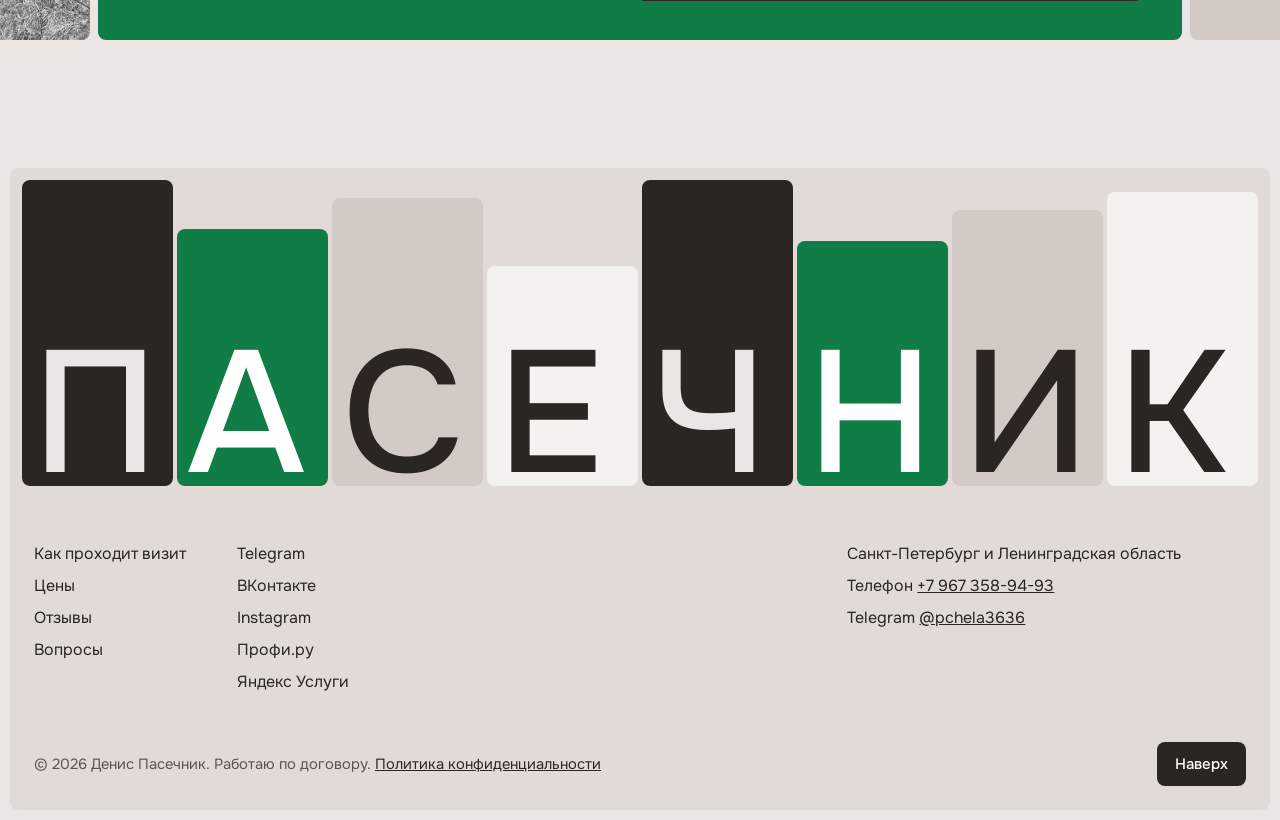
==== commit 378fc75b: "SEO start: canonical, JSON-LD, robots, sitemap, privacy, consent, cookie, /project/ Co-Authored-By: " ====
--- a/index.html
+++ b/index.html
@@ -9,8 +9,43 @@
 <meta property="og:title" content="Денис Пасечник — дезинфектор в Санкт-Петербурге">
 <meta property="og:description" content="Клопы, тараканы, грызуны, плесень, запахи. Осматриваю, объясняю, обрабатываю. По договору.">
 <meta property="og:type" content="website">
-<meta property="og:image" content="img/hero-main.jpg">
+<meta property="og:image" content="https://pcheladez.ru/img/hero-main.jpg">
+<meta property="og:url" content="https://pcheladez.ru/">
+<meta property="og:locale" content="ru_RU">
+<meta property="og:site_name" content="Денис Пасечник — дезинфектор">
+<meta name="twitter:card" content="summary_large_image">
+<link rel="canonical" href="https://pcheladez.ru/">
+<meta name="robots" content="index, follow, max-image-preview:large">
 <link rel="icon" href="data:image/svg+xml,%3Csvg xmlns='http://www.w3.org/2000/svg' viewBox='0 0 32 32'%3E%3Crect width='32' height='32' rx='6' fill='%232b2622'/%3E%3Ccircle cx='14' cy='14' r='7' fill='none' stroke='%23fff' stroke-width='3'/%3E%3Cpath d='M19.5 19.5l7 7' stroke='%23fff' stroke-width='3.5' stroke-linecap='round'/%3E%3Ccircle cx='14' cy='14' r='2.6' fill='%2330c27a'/%3E%3C/svg%3E">
+<script type="application/ld+json">
+{
+  "@context": "https://schema.org",
+  "@type": "LocalBusiness",
+  "@id": "https://pcheladez.ru/#business",
+  "name": "Денис Пасечник — дезинфектор",
+  "description": "Уничтожение клопов, тараканов, грызунов и плесени, удаление запахов, обработка участков и уборка после происшествий в Санкт-Петербурге и Ленинградской области. Работа по договору.",
+  "url": "https://pcheladez.ru/",
+  "image": "https://pcheladez.ru/img/hero-main.jpg",
+  "telephone": "+7 967 358-94-93",
+  "address": {"@type": "PostalAddress", "addressLocality": "Санкт-Петербург", "addressCountry": "RU"},
+  "areaServed": [{"@type": "City", "name": "Санкт-Петербург"}, {"@type": "AdministrativeArea", "name": "Ленинградская область"}],
+  "founder": {"@type": "Person", "name": "Денис Пасечник"},
+  "paymentAccepted": "Наличные, безналичный расчёт",
+  "sameAs": ["https://t.me/pchela3636", "https://vk.ru/pchelkin36", "https://instagram.com/pasechnikd36", "https://profi.ru/profile/PasechnikDA5", "https://uslugi.yandex.ru/profile/DenisPasechnik-2666464"],
+  "hasOfferCatalog": {
+    "@type": "OfferCatalog",
+    "name": "Услуги",
+    "itemListElement": [
+      {"@type": "Offer", "itemOffered": {"@type": "Service", "name": "Уничтожение клопов и тараканов", "serviceType": "Дезинсекция"}, "priceSpecification": {"@type": "PriceSpecification", "minPrice": 3500, "maxPrice": 13000, "priceCurrency": "RUB"}},
+      {"@type": "Offer", "itemOffered": {"@type": "Service", "name": "Удаление плесени", "serviceType": "Удаление плесени"}, "priceSpecification": {"@type": "PriceSpecification", "minPrice": 800, "maxPrice": 1200, "priceCurrency": "RUB", "unitText": "м²"}},
+      {"@type": "Offer", "itemOffered": {"@type": "Service", "name": "Дератизация: крысы и мыши", "serviceType": "Дератизация"}, "priceSpecification": {"@type": "PriceSpecification", "minPrice": 4000, "priceCurrency": "RUB"}},
+      {"@type": "Offer", "itemOffered": {"@type": "Service", "name": "Обработка помещения от запахов", "serviceType": "Удаление запахов"}, "priceSpecification": {"@type": "PriceSpecification", "minPrice": 5000, "priceCurrency": "RUB"}},
+      {"@type": "Offer", "itemOffered": {"@type": "Service", "name": "Обработка участков: клещи, комары, муравьи, осы, борщевик", "serviceType": "Обработка участков"}, "priceSpecification": {"@type": "PriceSpecification", "minPrice": 4000, "priceCurrency": "RUB"}},
+      {"@type": "Offer", "itemOffered": {"@type": "Service", "name": "Уборка после пожара, потопа и других происшествий", "serviceType": "Уборка после ЧП"}, "priceSpecification": {"@type": "PriceSpecification", "minPrice": 10000, "priceCurrency": "RUB"}}
+    ]
+  }
+}
+</script>
 <script>document.documentElement.classList.add('js')</script>
 <link rel="preconnect" href="https://fonts.googleapis.com">
 <link rel="preconnect" href="https://fonts.gstatic.com" crossorigin>
@@ -226,8 +261,8 @@
           <option>Другое</option>
         </select>
       </label>
+      <label class="consent"><input type="checkbox" name="consent" value="yes" required><span>Согласен на обработку персональных данных и с <a href="privacy.html" target="_blank" rel="noopener">политикой конфиденциальности</a></span></label>
       <button class="btn btn--ink" type="submit">Отправить заявку</button>
-      <p class="form__note">Нажимая кнопку, вы соглашаетесь с <a href="privacy.html">обработкой данных</a>.</p>
     </form>
   </div>
   <div class="t t--deep cta__tile" aria-hidden="true"></div>
@@ -271,5 +306,9 @@
 </div>
 
 <script src="script.js"></script>
+<div class="cookie" id="cookie" role="region" aria-label="Файлы cookie" hidden>
+  <p>Сайт использует технические файлы cookie и может использовать сервисы статистики. Подробнее в <a href="privacy.html">политике конфиденциальности</a>.</p>
+  <button class="btn btn--ink btn--sm" type="button" id="cookie-ok">Понятно</button>
+</div>
 </body>
 </html>
--- a/styles.css
+++ b/styles.css
@@ -254,6 +254,13 @@
 .form select{appearance:none;background-image:url("data:image/svg+xml,%3Csvg xmlns='http://www.w3.org/2000/svg' width='14' height='9' viewBox='0 0 14 9'%3E%3Cpath d='M1 1l6 6 6-6' fill='none' stroke='%232b2622' stroke-width='2.4'/%3E%3C/svg%3E");background-position:calc(100% - 18px) 50%;background-repeat:no-repeat;padding-right:44px}
 .form input.bad{outline:3px solid #ffd2c2}
 .form .btn{width:100%}
+.form .consent{display:flex;gap:12px;align-items:flex-start;font-weight:400;cursor:pointer;line-height:1.35}
+.form .consent input{flex:none;width:22px;height:22px;margin:1px 0 0;accent-color:var(--ink)}
+.form .consent.bad{outline:3px solid #ffd2c2;outline-offset:4px;border-radius:4px}
+.form .consent a{text-underline-offset:3px}
+.cookie{position:fixed;left:var(--m);bottom:var(--m);z-index:60;max-width:520px;display:flex;gap:16px;align-items:center;padding:16px 18px;background:var(--paper);color:var(--ink);border-radius:var(--r);box-shadow:0 6px 28px rgba(43,38,34,.18);font-size:var(--step-small);line-height:1.4}
+.cookie[hidden]{display:none}
+.cookie .btn{flex:none}
 .form__note{font-size:var(--step-small);opacity:.9}
 .cta__main>.form__note{display:none}
 
@@ -378,6 +385,7 @@
   .dock{display:flex;position:fixed;left:var(--m);right:var(--m);bottom:calc(var(--m) + env(safe-area-inset-bottom));z-index:40}
   .dock{gap:var(--g)}
   .dock .btn{flex:1;min-height:56px}
+  .cookie{left:var(--m);right:var(--m);bottom:calc(var(--m) + 56px + var(--g) + env(safe-area-inset-bottom));max-width:none;flex-direction:column;align-items:stretch;gap:10px;padding:14px 16px}
   .hero__a p{font-size:.9375rem}
   .calc{padding:18px}
   .calc__types span{padding:0 14px;min-height:46px}
